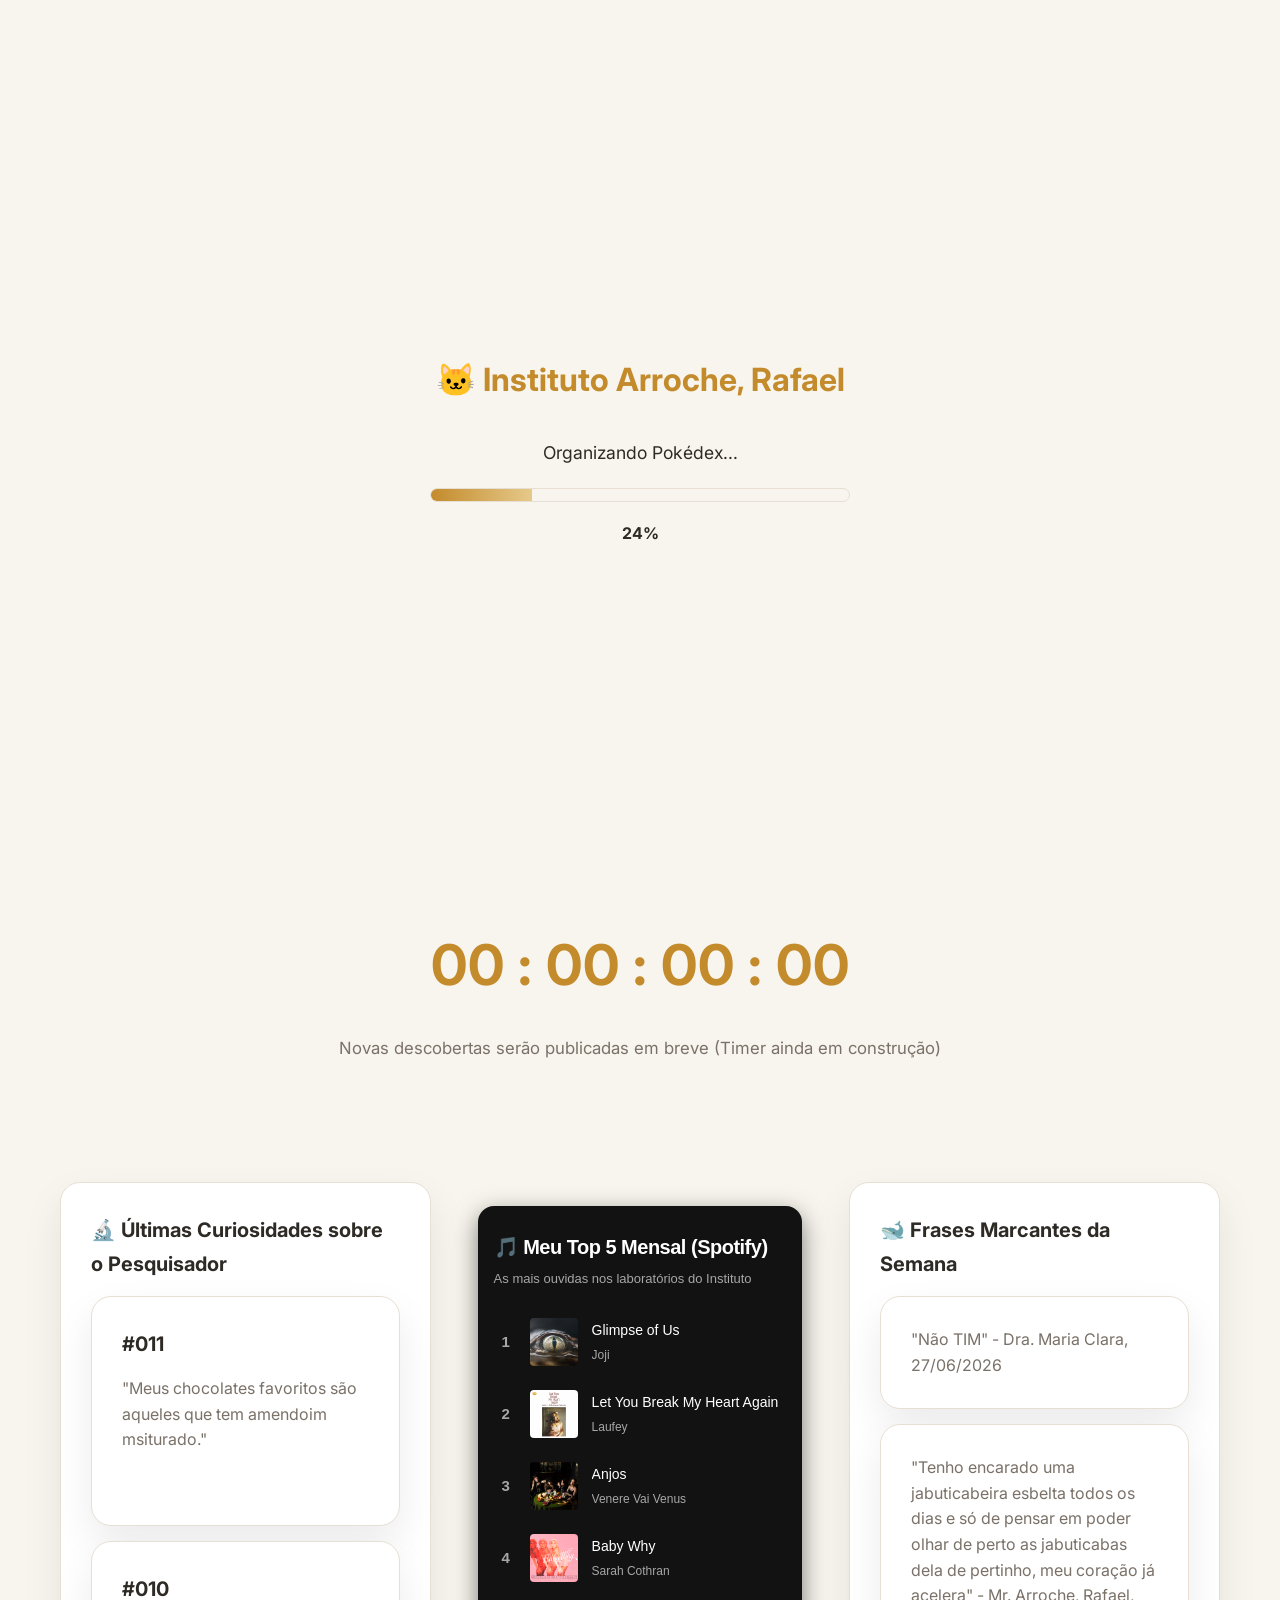
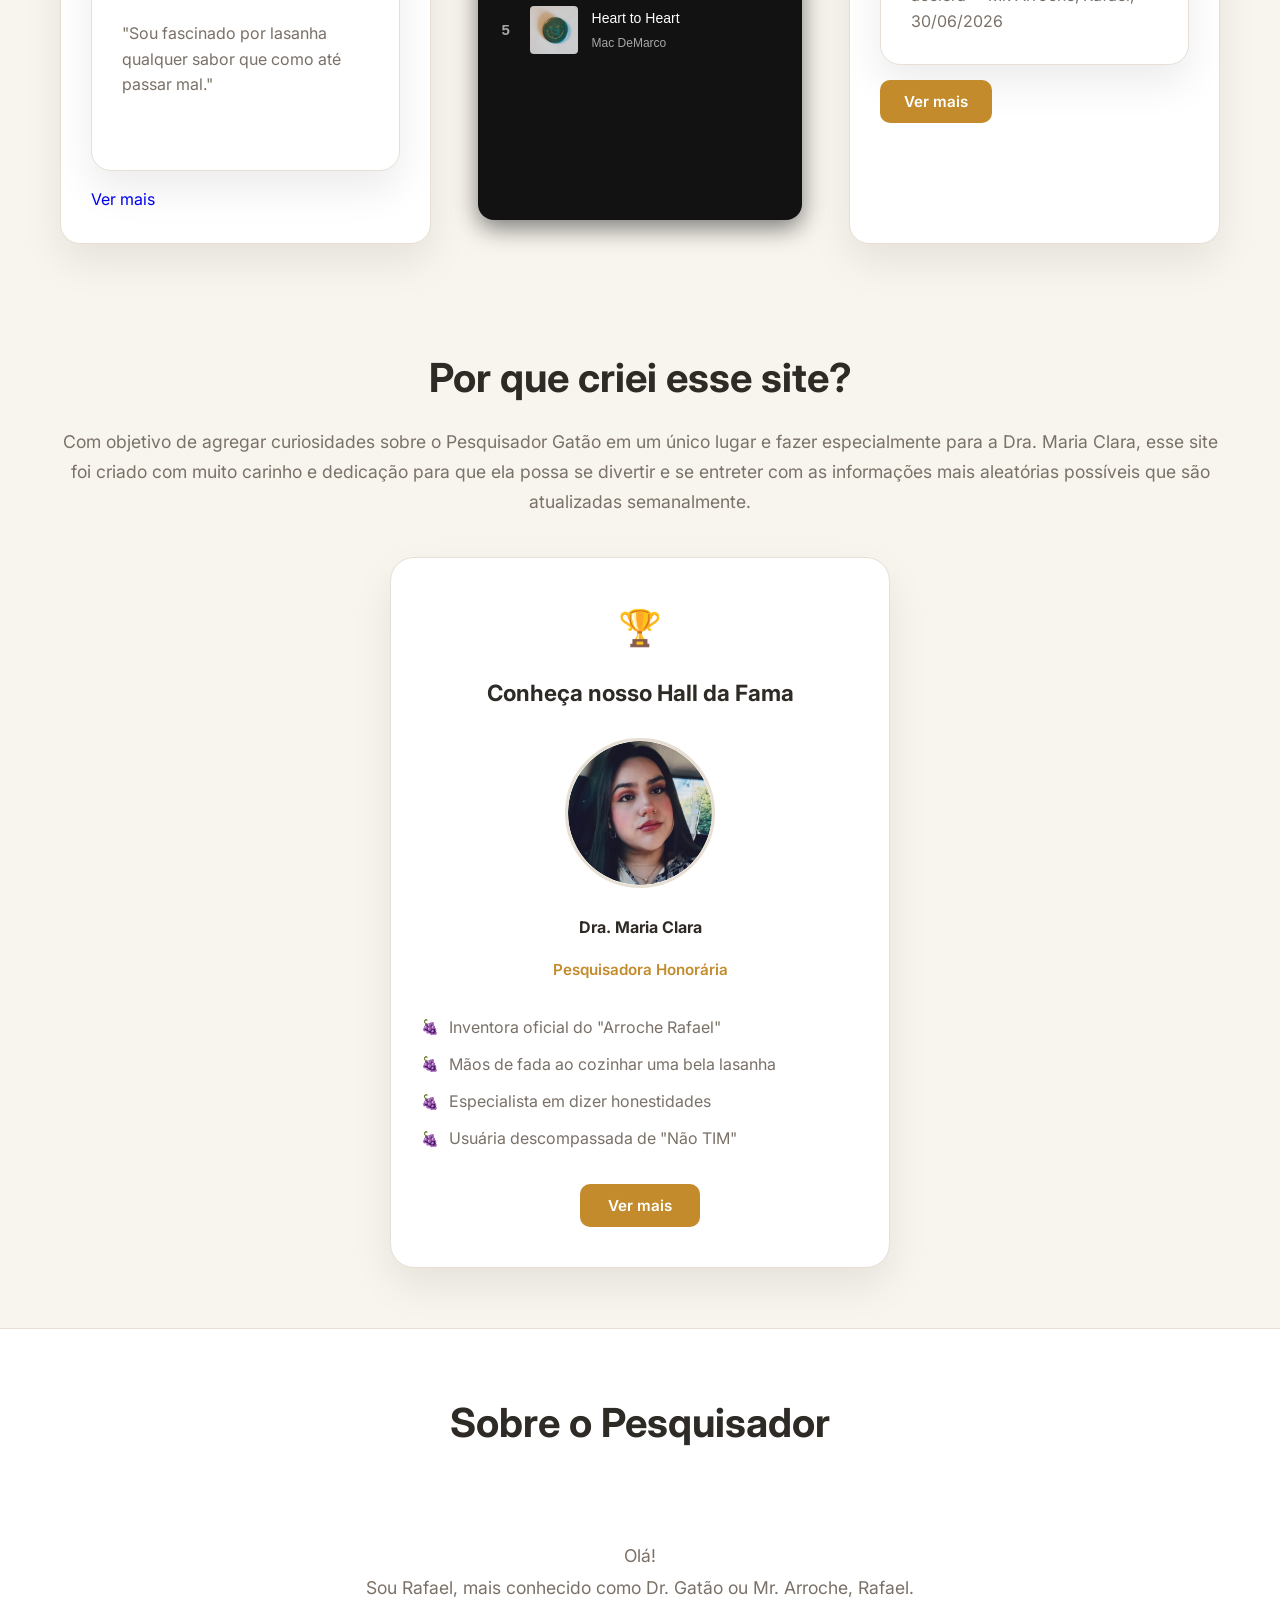
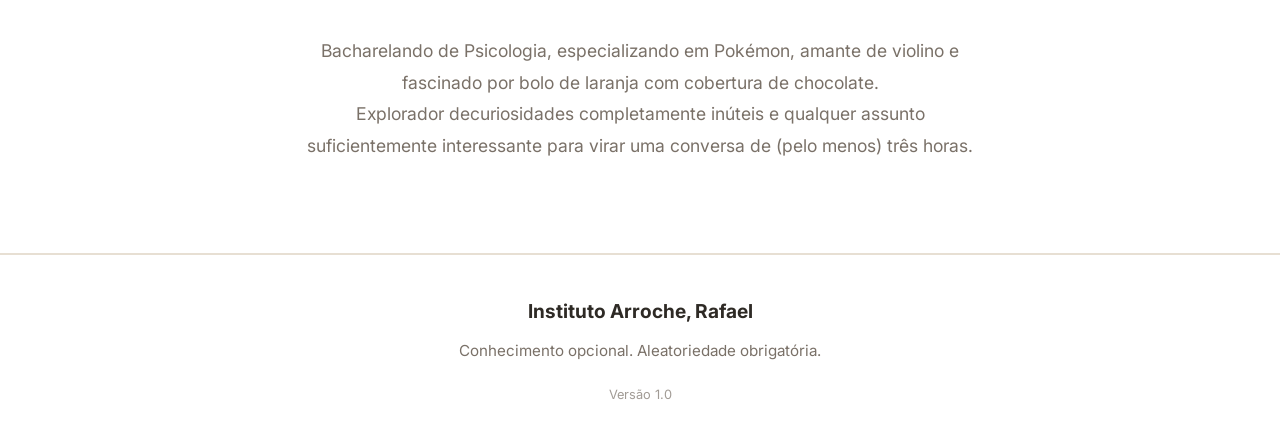
==== index.html @ 4dc75bf1 "página de curiosidades" ====
<!DOCTYPE html>
<html lang="pt-BR">

<head>

    <meta charset="UTF-8">
    <meta name="viewport" content="width=device-width, initial-scale=1.0">

    <title>Instituto Arroche, Rafael</title>

    <link rel="stylesheet" href="style.css">

    <link rel="preconnect" href="https://fonts.googleapis.com">

    <link rel="preconnect" href="https://fonts.gstatic.com" crossorigin>

    <link href="https://fonts.googleapis.com/css2?family=Inter:wght@300;400;500;600;700&family=Cormorant+Garamond:wght@500;700&display=swap" rel="stylesheet">

    <script>
    if (localStorage.getItem("theme") === "dark") {
        document.documentElement.classList.add("dark");
    }
    </script>
</head>

<body>

<div id="loading-screen">

    <div class="loading-box">

        <h1>🐱 Instituto Arroche, Rafael</h1>

        <p id="loading-text">
            Inicializando Sistema...
        </p>

        <div class="progress">

            <div id="progress-bar"></div>

        </div>

        <p id="percentage">0%</p>

    </div>

</div>

    <header>

    <nav class="navbar desktop-nav">

        <a href="#" class="logo">

             🐱 Instituto Arroche, Rafael

        </a>

        <ul class="nav-links">


            <li><a href="páginas/curiosidades/curiosidades.html">Curiosidades sobre o Pesquisador</a></li>

            <li><a href="#">Frases Marcantes da Semana</a></li>

            <li><a href="#">Hall da Fama</a></li>

            <li><a href="#">Atualizações</a></li>

        </ul>

        <div class="theme-area">

            <input type="checkbox" class="checkbox" id="chk">

            <label class="label" for="chk">

                <img src="lua.png" class="fa-moon">

                <img src="sol.png" class="fa-sun">

                <div class="ball"></div>

            </label>

        </div>

    </nav>


    <nav class="navbar mobile-nav">

        <button id="menuButton" class="menu-button">

            <span></span>
            <span></span>
            <span></span>

        </button>

        <a href="#" class="logo-mobile">

            🐱 Instituto Arroche, Rafael

        </a>

    </nav>

</header>


<div class="menu-overlay" id="menuOverlay">

    <aside class="side-menu" id="sideMenu">

        <div class="menu-header">

            <button id="closeMenuButton" class="close-menu-button">&times;</button>

            <p>Pesquisadora Honorária detectada.</p>

        </div>

        <div class="menu-item theme-mobile">

            <span>🌙 Tema</span>

            <div>

                <input type="checkbox" class="checkbox" id="chkMobile">

                <label class="label" for="chkMobile">

                    <img src="lua.png" class="fa-moon">

                    <img src="sol.png" class="fa-sun">

                    <div class="ball"></div>

                </label>

            </div>

        </div>

    
        <a href="páginas/curiosidades/curiosidades.html" class="menu-item">

            🔬 Curiosidades sobre o Pesquisador 

        </a>

        <a href="#" class="menu-item">

            🐋 Frases Marcantes da Semana


        </a>

        <a href="#" class="menu-item">

            🏆 Hall da Fama

        </a>


        <a href="#" class="menu-item">

            📰 Atualizações

        </a>

        <div class="menu-footer">

            Versão 1.0

        </div>

    </aside>

</div>

    <section class="hero">

        <span class="status fade-in-element">
            🟢 Instituto em funcionamento
        </span>

        <h1 class="fade-in-element">
            <span class="line-1">Conhecimento opcional.</span>
            <br>
            <span class="line-2">Aleatoriedade obrigatória.</span>
        </h1>

        <p class="fade-in-element description">
            
            Eis o puro suco da aleatoriedade, com curiosidades completamente inúteis e informações que não vão te ajudar em nada, mas que podem te entreter por alguns minutos.
        </p>

        <div class="buttons fade-in-element">
           <br>
           <br>
        </div>

    </section>

    <section class="countdown">

        <h2>

            Próxima atualização

        </h2>

        <div id="timer">

            00 : 00 : 00 : 00

        </div>

        <p>

            Novas descobertas serão publicadas em breve (Timer ainda em construção)

        </p>

    </section>



    <section class="cards">

        <div class="card">

            <h3>

                🔬 Últimas Curiosidades sobre o Pesquisador

            </h3>

            
            <div class="card">
                <h3>#011</h3>
                <p>"Meus chocolates favoritos são aqueles que tem amendoim msiturado."</p>
                <br>
            </div>

            <div class="card">
                <h3>#010</h3>
                <p>"Sou fascinado por lasanha qualquer sabor que como até passar mal."</p>
                <br>
            </div>

    
            <a class="primary" href="páginas/curiosidades/curiosidades.html" style="text-decoration: none; display: inline-block;">
            Ver mais
            </a>

        </div>


            <section class="spotify-section">
             <h2>🎵 Meu Top 5 Mensal (Spotify)</h2>
                <p class="spotify-subtitle">As mais ouvidas nos laboratórios do Instituto</p>

                <div class="spotify-list">
             <div class="spotify-item">
                <div class="spotify-rank">1</div>
                <img src="Top 5/glimpse.jpg" alt="Capa" class="spotify-cover">
                <div class="spotify-info">
                    <span class="spotify-track">Glimpse of Us</span>
                    <span class="spotify-artist">Joji</span>
                 </div>
             </div>

                <div class="spotify-item">
                    <div class="spotify-rank">2</div>
                    <img src="Top 5/let.jpeg" alt="Capa" class="spotify-cover">
                    <div class="spotify-info">
                        <span class="spotify-track">Let You Break My Heart Again</span>
                        <span class="spotify-artist">Laufey</span>
                    </div>
                </div>
        
                <div class="spotify-item">
                    <div class="spotify-rank">3</div>
                    <img src="Top 5/anjos.jpeg" alt="Capa" class="spotify-cover">
                    <div class="spotify-info">
                        <span class="spotify-track">Anjos</span>
                        <span class="spotify-artist">Venere Vai Venus</span>
                    </div>
                </div>

                <div class="spotify-item">
                    <div class="spotify-rank">4</div>
                    <img src="Top 5/baby.jpeg" alt="Capa" class="spotify-cover">
                    <div class="spotify-info">
                        <span class="spotify-track">Baby Why </span>
                        <span class="spotify-artist">Sarah Cothran</span>
                    </div>
                </div>

                <div class="spotify-item">
                    <div class="spotify-rank">5</div>
                    <img src="Top 5/heart.jpg" alt="Capa" class="spotify-cover">
                    <div class="spotify-info">
                        <span class="spotify-track">Heart to Heart</span>
                        <span class="spotify-artist">Mac DeMarco</span>
                    </div>
                </div>

                 </div>
             </section>



       <div class="card">
            <h3>🐋 Frases Marcantes da Semana</h3>
            
            <div class="card">
                <p>"Não TIM" - Dra. Maria Clara, 27/06/2026</p>
            </div>    

            <div class="card">
                <p>"Tenho encarado uma jabuticabeira esbelta todos os dias e só de pensar em poder olhar de perto as jabuticabas dela de pertinho, meu coração já acelera" - Mr. Arroche, Rafael, 30/06/2026</p>
            </div>  

            <button class="primary">Ver mais</button>
        </div>

    </section>



    <section class="hall">

        <h2>

            Por que criei esse site?

        </h2>

        <p>

            Com objetivo de agregar curiosidades sobre o Pesquisador Gatão em um único lugar e fazer especialmente para a Dra. Maria Clara, esse site foi criado com muito carinho e dedicação para que ela possa se divertir e se entreter com as informações mais aleatórias possíveis que são atualizadas semanalmente.

        </p>

        <div class="hall-card">

            <span>

                🏆

            </span>

            <h3>

                Conheça nosso Hall da Fama

            </h3>
            <img src="macut.jpeg" alt="Foto da maria Clara" class="hall-image">
            <h4>

                Dra. Maria Clara
            </h4>
            <p>
                Pesquisadora Honorária

            </p>

            <ul>

                <li>Inventora oficial do "Arroche Rafael"</li>

                <li>Mãos de fada ao cozinhar uma bela lasanha</li>

                <li>Especialista em dizer honestidades</li>

                <li>Usuária descompassada de "Não TIM"</li>

            </ul>
            <button class="primary">

                Ver mais
            </button>

        </div>

    </section>



    <section class="about">

        <div>

            <h2>

                Sobre o Pesquisador

            </h2>

            <p>

                Olá!
                Sou Rafael, mais conhecido como Dr. Gatão ou Mr. Arroche, Rafael.

                Bacharelando de Psicologia, especializando em Pokémon, amante de violino e fascinado por bolo de laranja com cobertura de chocolate.
                Explorador decuriosidades completamente inúteis e qualquer assunto suficientemente interessante para virar uma conversa de (pelo menos) três horas.

            </p>

        </div>

    </section>






    <footer>

        <h3>

            Instituto Arroche, Rafael

        </h3>

        <p>

            Conhecimento opcional.
            Aleatoriedade obrigatória.

        </p>

        <small>

            Versão 1.0

        </small>

    </footer>



    <script src="script.js"></script>

</body>

</html>
---- style.css ----
* {
    margin: 0;
    padding: 0;
    box-sizing: border-box;

    transition:
        background-color .45s ease,
        color .45s ease,
        border-color .45s ease,
        box-shadow .45s ease,
        transform .25s ease;
}

/* ================================
   VARIÁVEIS
================================ */
:root {
    --background: #F8F5EE;
    --surface: #FFFFFF;
    --primary: #C38B2C;
    --primary-light: #E6C98A;
    --secondary: #6F5330;
    --text: #2E2A25;
    --text-light: #7A7168;
    --border: #E7DFD3;
    --shadow: 0 18px 40px rgba(0, 0, 0, .08);
}

.dark {
    --background: #111111;
    --surface: #1D1D1D;
    --primary: #8F1D2C;
    --primary-light: #C6475E;
    --secondary: #E7D9D9;
    --text: #F4F4F4;
    --text-light: #C7C7C7;
    --border: #343434;
    --shadow: 0 18px 40px rgba(0, 0, 0, .45);
}

.dark .label {
    background-color: #c4c4c4;
}

/* Inverte a cor da bolinha para preto */
.dark .label .ball {
    background-color: #111111;
}

/*==========================
LOADING
==========================*/
#loading-screen {
    position: fixed;
    inset: 0;
    background: var(--background);
    display: flex;
    justify-content: center;
    align-items: center;
    z-index: 999999; /* Fica acima de absolutamente tudo na inicialização */
    transition: opacity 0.6s ease; 
}


.loading-box {
    width: 420px;
    text-align: center;
}

.loading-box h1 {
    font-size: 2rem;
    margin-bottom: 30px;
    color: var(--primary);
}

#loading-text {
    margin-bottom: 20px;
    font-size: 1.1rem;
}

.progress {
    width: 100%;
    height: 14px;
    background: var(--border);
    border-radius: 30px;
    overflow: hidden;
    box-shadow: var(--shadow);
}

#progress-bar {
    width: 0%;
    height: 100%;
    background: linear-gradient(
        90deg,
        var(--primary),
        var(--primary-light)
    );
    transition: .15s;
}

#percentage {
    margin-top: 18px;
    font-weight: 700;
}

/* ===================================================
   AJUSTE DE RESPONSIVIDADE PARA A TELA DE LOADING (CORRIGIDO)
=================================================== */

/* Aplicamos um padding de segurança nas laterais de toda a tela de loading */
#loading-screen {
    padding: 0 24px;
}

/* Aumentamos o limite para 480px para cobrir QUALQUER celular moderno */
@media (max-width: 480px) {
    .loading-box {
        /* Ocupa quase toda a largura disponível, deixando as margens do padding */
        width: 100% !important; 
        max-width: 380px;
        margin: 0 auto;
    }
}
/* ===================================================
   ZERA TOTALMENTE FUNDOS E BORDAS RESIDUAIS DO LOADING
=================================================== */
#loading-screen, 
.loading-box,
#loading-screen > div {
    border: none !important;
    outline: none !important;
    box-shadow: none !important;
}

/* Mantém o fundo do loading-screen usando a sua variável padrão do site */
#loading-screen {
    background: var(--background) !important; 
}
/* ===================================================
   DEIXA O TRILHO DA BARRA DE LOADING TRANSPARENTE
=================================================== */
.progress {
    background: transparent !important;
    box-shadow: none !important;
    /* Adiciona uma borda bem fina e sutil se quiser ver onde a barra vai terminar, 
       ou mude para 'border: none !important;' se quiser o visual 100% limpo */
    border: 1px solid var(--border) !important; 
}
/* ================================
   BODY
================================ */
body {
    font-family: 'Inter', sans-serif;
    background: var(--background);
    color: var(--text);
    line-height: 1.7;
}

.checkbox {
    opacity: 0;
    position: absolute;
}

.label {
    background-color: #111;
    border-radius: 50px;
    cursor: pointer;
    display: flex;
    justify-content: space-between;
    align-items: center;
    padding: 0 8px;
    position: relative;
    height: 38px;   
    width: 75px;   
}

.label img {
    width: 18px;
    height: 18px;
    object-fit: contain;
    z-index: 1;
}

.label .ball {
    background-color: #fff;
    border-radius: 50%;
    position: absolute;
    top: 4px;
    left: 4px;
    height: 30px;
    width: 30px;
    transform: translateX(0px);
    transition: transform 0.4s linear;
    z-index: 2;
}

.checkbox:checked + .label .ball {
    transform: translateX(37px);
}

.fa-moon {
    filter: invert(82%) sepia(54%) saturate(983%) hue-rotate(354deg) brightness(102%) contrast(92%);
}

.fa-sun {
    filter: invert(67%) sepia(91%) saturate(1354%) hue-rotate(5deg) brightness(102%) contrast(92%);
}

/*==========================
HEADER + NAVBAR
==========================*/

header {
    position: -webkit-sticky;
    position: sticky;
    top: 0; 
    
    width: 100%;
    display: flex;
    justify-content: center;
    padding: 15px 0; /* Um espaçamento fixo e elegante */
    z-index: 1000;
    
    /* Remove o blur do container pai para eliminar o bug visual */
    background: transparent;
    transition: padding 0.3s ease;
}

/* Quando o usuário rola a página, apenas diminuímos um pouco o padding para dar efeito de compressão */
header.scrolled {
    padding: 10px 0;
}

/* Mantém o limite de largura do design da sua barra interna */
header .navbar {
    width: 94%;
    max-width: 1350px;
    background: var(--surface); /* Usa a cor de fundo sólida da sua variável */
    border: 1px solid var(--border);
    box-shadow: var(--shadow);
    transition: background-color 0.3s ease, box-shadow 0.3s ease;
}

/* Quando scrollar, a navbar ganha uma sombra um pouco mais destacada para flutuar sobre o Hero */
header.scrolled .navbar {
    box-shadow: 0 12px 60px rgba(0, 0, 0, 0.08);
}

/* Garante que no modo escuro a navbar continue sólida e confortável */
.dark header .navbar {
    background: var(--surface);
    border: 1px solid var(--border);
}

.dark header.scrolled .navbar {
    box-shadow: 0 12px 35px rgba(0, 0, 0, 0.5);
}



.navbar {
    height: 78px;
    padding: 0 30px;
    display: flex;
    align-items: center;
    justify-content: space-between;
    border-radius: 22px;
    background: rgba(255, 255, 255, .75);
    backdrop-filter: blur(18px);
    border: 1px solid var(--border);
    box-shadow: var(--shadow);
    width: 100%;
}

.dark .navbar {
    background: rgba(20, 20, 20, .75);
}

.logo,
.logo-mobile {
    text-decoration: none;
    color: var(--text);
    font-size: 1.2rem;
    font-weight: 700;
    transition: .3s;
}

.logo:hover {
    color: var(--primary);
}

.nav-links {
    display: flex;
    gap: 38px;
    list-style: none;
}

.nav-links a {
    text-decoration: none;
    color: var(--text-light);
    font-weight: 500;
    position: relative;
}

.nav-links a::after {
    content: "";
    position: absolute;
    bottom: -8px;
    left: 0;
    width: 0;
    height: 2px;
    background: var(--primary);
    transition: .3s;
}

.nav-links a:hover {
    color: var(--text);
}

.nav-links a:hover::after {
    width: 100%;
}

.theme-area {
    display: flex;
    align-items: center;
}

.desktop-nav {
    display: flex;
}

.mobile-nav {
    display: none;
}

@media(max-width: 900px) {
    .desktop-nav {
        display: none;
    }
    .mobile-nav {
        display: flex;
    }
}

.menu-button {
    width: 46px;
    height: 46px;
    border: none;
    background: none;
    cursor: pointer;
    display: flex;
    flex-direction: column;
    justify-content: center;
    gap: 6px;
}

.menu-button span {
    width: 26px;
    height: 3px;
    background: var(--text);
    border-radius: 50px;
    transition: .35s;
}

/*===================================================
   MENU MOBILE (OVERLAY E COMPONENTES INTRA-MENU)
===================================================*/

/* Força a sobreposição a ficar à frente de qualquer elemento fixo ou scrolled */
.menu-overlay {
    position: fixed !important;
    inset: 0;
    background: rgba(0, 0, 0, 0.4);
    backdrop-filter: blur(6px);
    opacity: 0;
    visibility: hidden;
    transition: .35s;
    z-index: 99999 !important; /* Ganha do z-index de 1000 do header e afins */
}

.menu-overlay.open {
    opacity: 1;
    visibility: visible;
}

.side-menu {
    width: 65%;
    max-width: 340px;
    height: 100%;
    background: var(--surface);
    box-shadow: var(--shadow);
    padding: 35px;
    transform: translateX(-100%);
    transition: .45s cubic-bezier(.23, .9, .32, 1);
    z-index: 100000 !important;
}

.menu-overlay.open .side-menu {
    transform: translateX(0);
}

/* Ajuste do cabeçalho interno do menu lateral */
.menu-header {
    margin-bottom: 40px;
    display: flex;
    flex-direction: column;
    align-items: flex-start;
    gap: 8px;
}

.menu-header p {
    color: var(--text-light);
    font-size: .9rem;
}

/* Estilização do botão X de fechar */
.close-menu-button {
    background: none;
    border: none;
    font-size: 2.5rem;
    color: var(--primary);
    cursor: pointer;
    padding: 0;
    line-height: 1;
    transition: transform 0.2s ease;
}

.close-menu-button:hover {
    transform: scale(1.1);
}

.menu-item {
    display: flex;
    justify-content: space-between;
    align-items: center;
    text-decoration: none;
    color: var(--text);
    font-size: 1.05rem;
    padding: 16px 0;
    border-bottom: 1px solid var(--border);
}

.menu-item:hover {
    color: var(--primary);
    padding-left: 8px;
}

.menu-footer {
    margin-top: 40px;
    color: var(--text-light);
    font-size: .9rem;
}


/* ===================================================
   ELEMENTOS NOVOS DO HERO (ADICIONADOS EXCLUSIVAMENTE)
=================================================== */

.hero {
    min-height: 75vh;
    display: flex;
    flex-direction: column;
    justify-content: center;
    align-items: center;
    text-align: center;
    padding: 60px 20px;
    background: radial-gradient(circle at 50% 35%, rgba(195, 139, 44, 0.05), transparent 60%);
}

.dark .hero {
    background: radial-gradient(circle at 50% 35%, rgba(143, 29, 44, 0.07), transparent 60%);
}

/* Tag de status acima do título */
.hero .status {
    background: var(--surface);
    border: 1px solid var(--border);
    padding: 8px 18px;
    border-radius: 50px;
    font-size: 0.85rem;
    font-weight: 600;
    letter-spacing: 0.5px;
    box-shadow: 0 4px 15px rgba(0, 0, 0, 0.02);
    margin-bottom: 28px;
}

/* Título */
.hero h1 {
    font-family: 'Inter', sans-serif;
    font-size: 3.8rem;
    line-height: 1.15;
    font-weight: 700;
    color: var(--text);
    margin-bottom: 24px;
}

.hero h1 .line-2 {
    color: var(--primary);
}

/* Descrição */
.hero .description {
    max-width: 620px;
    font-size: 1.18rem;
    color: var(--text-light);
    margin-bottom: 42px;
}

/* Animações em Cascata de Entrada */
.fade-in-element {
    opacity: 0;
    transform: translateY(25px);
    animation: heroReveal 1.2s cubic-bezier(0.16, 1, 0.3, 1) forwards;
}

.hero .status.fade-in-element { animation-delay: 0.7s; }
.hero h1.fade-in-element { animation-delay: 1.0s; }
.hero .description.fade-in-element { animation-delay: 1.3s; }

@keyframes heroReveal {
    to {
        opacity: 1;
        transform: translateY(0);
    }
}

/* Responsividade específica do Hero */
@media (max-width: 768px) {
    .hero h1 {
        font-size: 2.6rem;
    }
}

/* ===================================================
   ESTILIZAÇÃO DOS OUTROS ELEMENTOS DA PÁGINA PRINCIPAL
=================================================== */

/* SEÇÃO DE CARDS (CURIOSIDADES) */
.cards {
    max-width: 1200px;
    margin: 0 auto;
    padding: 40px 20px;
    display: grid;
    grid-template-columns: repeat(auto-fit, minmax(280px, 1fr));
    gap: 24px;
}

.card {
    background: var(--surface);
    border: 1px solid var(--border);
    border-radius: 20px;
    padding: 30px;
    box-shadow: var(--shadow);
    display: flex;
    flex-direction: column;
    gap: 15px;
    align-items: flex-start;
}

.card:hover {
    transform: translateY(-4px);
}

.card h3 {
    font-size: 1.25rem;
    font-weight: 700;
    color: var(--text);
}

.card p {
    color: var(--text-light);
    font-size: 1rem;
    line-height: 1.6;
}

/* Botão específico dos cards */
.card button.primary {
    background: var(--primary);
    color: #FFFFFF;
    font-family: 'Inter', sans-serif;
    font-size: 0.95rem;
    font-weight: 600;
    padding: 12px 24px;
    border-radius: 10px;
    border: none;
    cursor: pointer;
}

.card button.primary:hover {
    background: var(--primary-light);
    transform: translateY(-2px);
}

/* SEÇÃO HALL DA FAMA */
.hall {
    max-width: 1200px;
    margin: 60px auto;
    padding: 0 20px;
    text-align: center;
}

.hall h2 {
    font-family: 'Inter', sans-serif;
    font-size: 2.5rem;
    color: var(--text);
    margin-bottom: 15px;
}

.hall > p {
    color: var(--text-light);
    font-size: 1.1rem;
    margin-bottom: 40px;
}


.hall-image {
    width: 150px;          /* Define uma largura fixa moderna para a foto */
    height: 150px;         /* Define a mesma altura para garantir que fique quadrada */
    object-fit: cover;     /* Corta a imagem perfeitamente sem distorcer ou esticar o rosto */
    border-radius: 50%;    /* Deixa a foto 100% redonda e minimalista */
    border: 3px solid var(--border); /* Adiciona uma borda sutil combinando com o site */
    margin: 10px auto;     /* Garante que ela fique centralizada com um respiro em volta */
}

.hall-card {
    background: var(--surface);
    border: 1px solid var(--border);
    max-width: 500px;
    margin: 0 auto;
    padding: 40px 30px;
    border-radius: 24px;
    box-shadow: var(--shadow);
    display: flex;
    flex-direction: column;
    align-items: center;
    gap: 16px;
}

.hall-card span {
    font-size: 2.2rem;
}

.hall-card h3 {
    font-size: 1.4rem;
    color: var(--text);
}

.hall-card p {
    color: var(--primary);
    font-weight: 600;
    font-size: 0.95rem;
}

.hall-card ul {
    list-style: none;
    text-align: left;
    width: 100%;
    display: flex;
    flex-direction: column;
    gap: 10px;
    margin: 15px 0;
}

.hall-card ul li {
    color: var(--text-light);
    font-size: 1rem;
    display: flex;
    align-items: center;
    gap: 10px;
}

.hall-card ul li::before {
    content: "🍇";
    font-size: 0.9rem;
}

.hall-card button.primary {
    background: var(--primary);
    color: #FFFFFF;
    font-family: 'Inter', sans-serif;
    font-size: 0.95rem;
    font-weight: 600;
    padding: 12px 28px;
    border-radius: 10px;
    border: none;
    cursor: pointer;
}

.hall-card button.primary:hover {
    background: var(--primary-light);
    transform: translateY(-2px);
}

/* ===================================================
   ESTRUTURA COMPLETA ESTILO TOP SPOTIFY
=================================================== */
.spotify-section {
    padding: 24px 16px;
    background-color: #121212; /* O preto profundo clássico do Spotify */
    border-radius: 16px;
    margin: 24px auto;
    max-width: 420px; /* Alinhado com o padrão dos seus containers anteriores */
    box-shadow: 0 8px 24px rgba(0, 0, 0, 0.5);
    font-family: -apple-system, BlinkMacSystemFont, "Segoe UI", Roboto, Helvetica, Arial, sans-serif;
}

.spotify-section h2 {
    color: #ffffff !important;
    font-size: 20px;
    font-weight: 700;
    margin-bottom: 4px;
    text-align: left;
    letter-spacing: -0.5px;
}

.spotify-subtitle {
    color: #a7a7a7;
    font-size: 13px;
    margin-bottom: 20px;
    text-align: left;
    display: block;
}

.spotify-list {
    display: flex;
    flex-direction: column;
    gap: 8px;
}

.spotify-item {
    display: flex;
    align-items: center;
    padding: 8px 8px;
    border-radius: 6px;
    transition: background-color 0.2s ease;
}

/* Efeito hover sutil ao passar o dedo ou o mouse */
.spotify-item:hover {
    background-color: rgba(255, 255, 255, 0.08);
}

/* O número do ranking à esquerda */
.spotify-rank {
    font-size: 15px;
    font-weight: 700;
    color: #a7a7a7;
    width: 28px; /* Espaço fixado para o número não empurrar a foto */
    text-align: left;
}

/* A capa do álbum (quadradinha com cantos levemente arredondados) */
.spotify-cover {
    width: 48px;
    height: 48px;
    object-fit: cover;
    border-radius: 4px;
    margin-right: 14px;
    background-color: #282828; /* Fundo reserva caso a foto demore a carregar */
}

/* Bloco dos textos */
.spotify-info {
    display: flex;
    flex-direction: column;
    text-align: left;
    overflow: hidden; /* Evita que textos muito longos quebrem o layout */
}

/* Nome da música/frase */
.spotify-track {
    color: #ffffff;
    font-size: 14px;
    font-weight: 500;
    margin-bottom: 3px;
    white-space: nowrap;
    overflow: hidden;
    text-overflow: ellipsis; /* Coloca os "..." se a frase for gigante */
}

/* Nome do artista/subtexto */
.spotify-artist {
    color: #a7a7a7;
    font-size: 12px;
}

/* SEÇÃO SOBRE O PESQUISADOR */
.about {
    background: var(--surface);
    border-top: 1px solid var(--border);
    border-bottom: 1px solid var(--border);
    padding: 60px 20px;
    text-align: center;
}

.about div {
    max-width: 700px;
    margin: 0 auto;
}

.about h2 {
    font-family: 'Inter', sans-serif;
    font-size: 2.5rem;
    color: var(--text);
    margin-bottom: 20px;
}

.about p {
    color: var(--text-light);
    font-size: 1.1rem;
    line-height: 1.8;
    white-space: pre-line;
}

/* SEÇÃO CRONÔMETRO (COUNTDOWN) */
.countdown {
    text-align: center;
    padding: 80px 20px;
}

.countdown h2 {
    font-family: 'Inter', sans-serif;
    font-size: 1.3rem;
    color: var(--text-light);
    letter-spacing: 1px;
    text-transform: uppercase;
    margin-bottom: 20px;
}

#timer {
    font-family: 'Inter', sans-serif;
    font-size: 3.5rem;
    font-weight: 700;
    color: var(--primary);
    letter-spacing: 1px;
    margin-bottom: 20px;
}

.countdown p {
    color: var(--text-light);
    font-size: 1.05rem;
}

/* RODAPÉ (FOOTER) */
footer {
    background: var(--surface);
    border-top: 1px solid var(--border);
    padding: 40px 20px;
    text-align: center;
    display: flex;
    flex-direction: column;
    gap: 10px;
    align-items: center;
}

footer h3 {
    font-size: 1.2rem;
    color: var(--text);
}

footer p {
    color: var(--text-light);
    font-size: 0.95rem;
}

footer small {
    color: var(--text-light);
    opacity: 0.7;
    font-size: 0.8rem;
    margin-top: 10px;
}
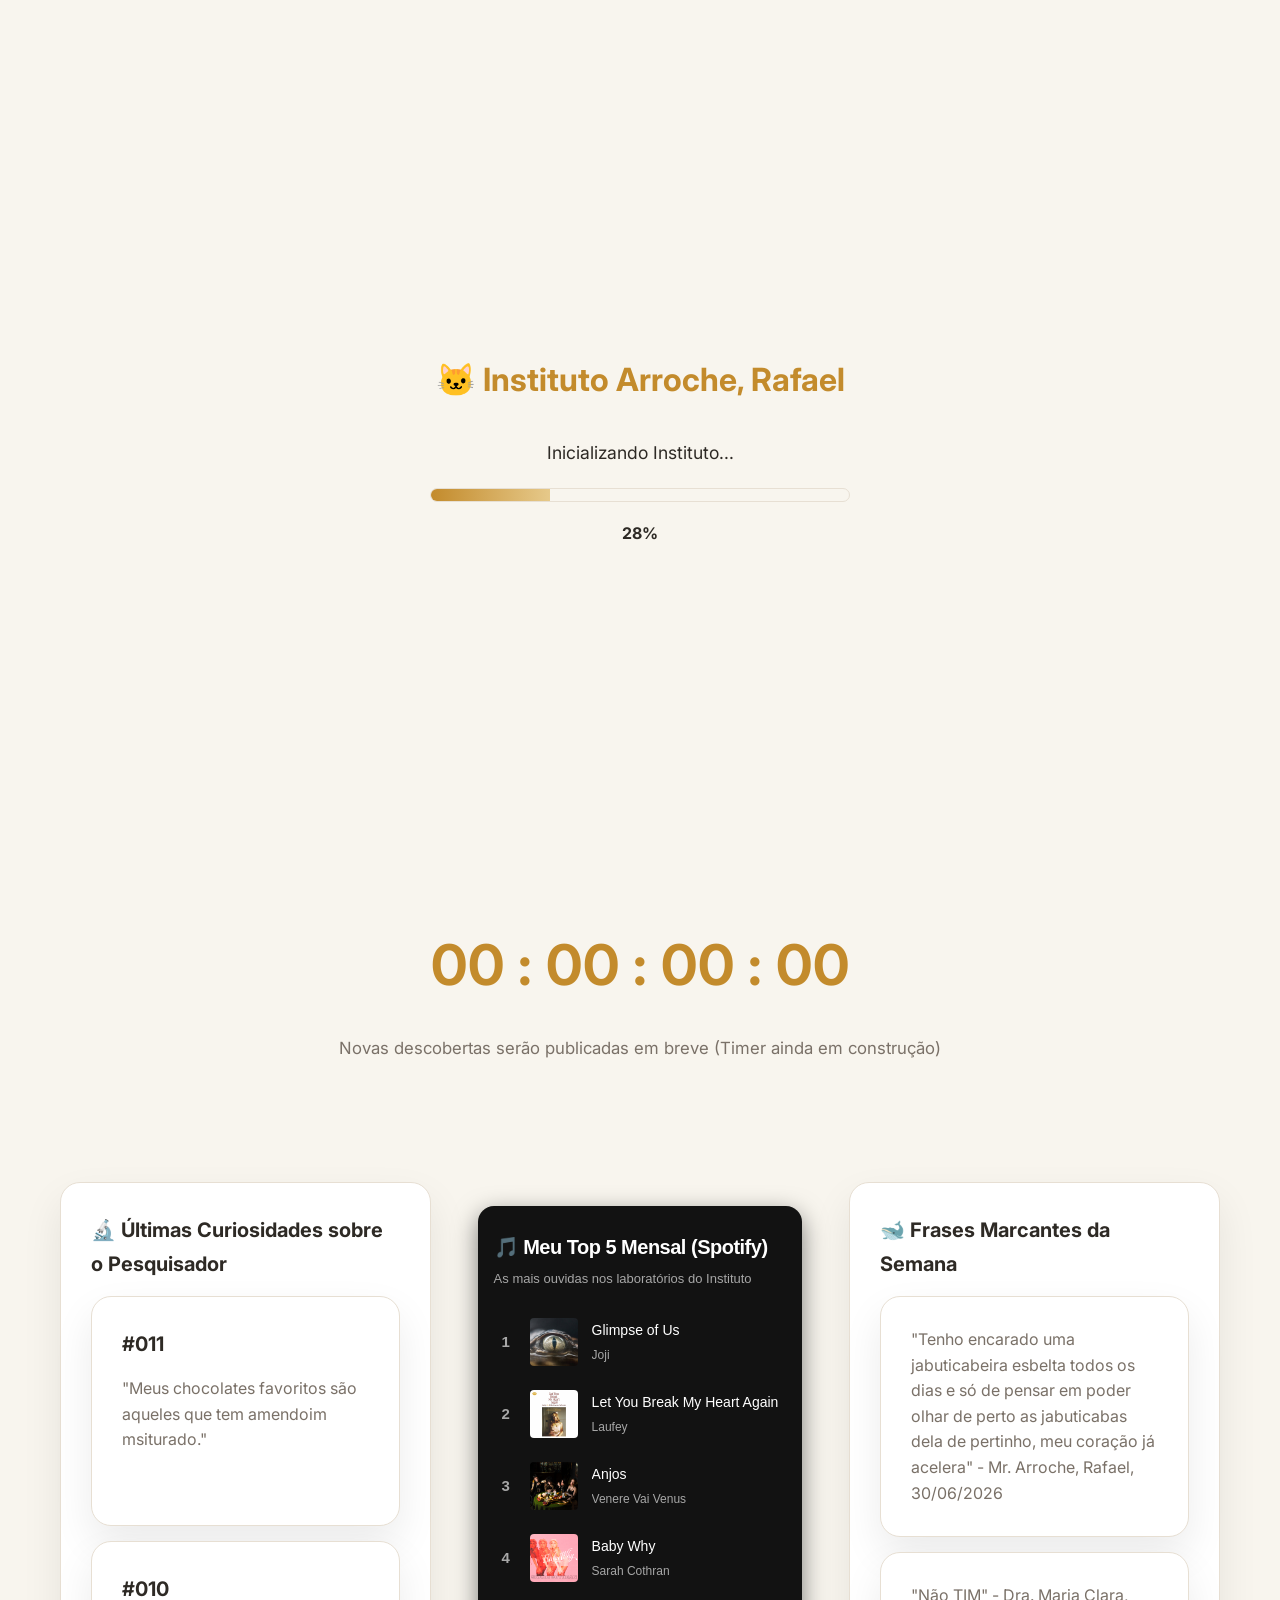
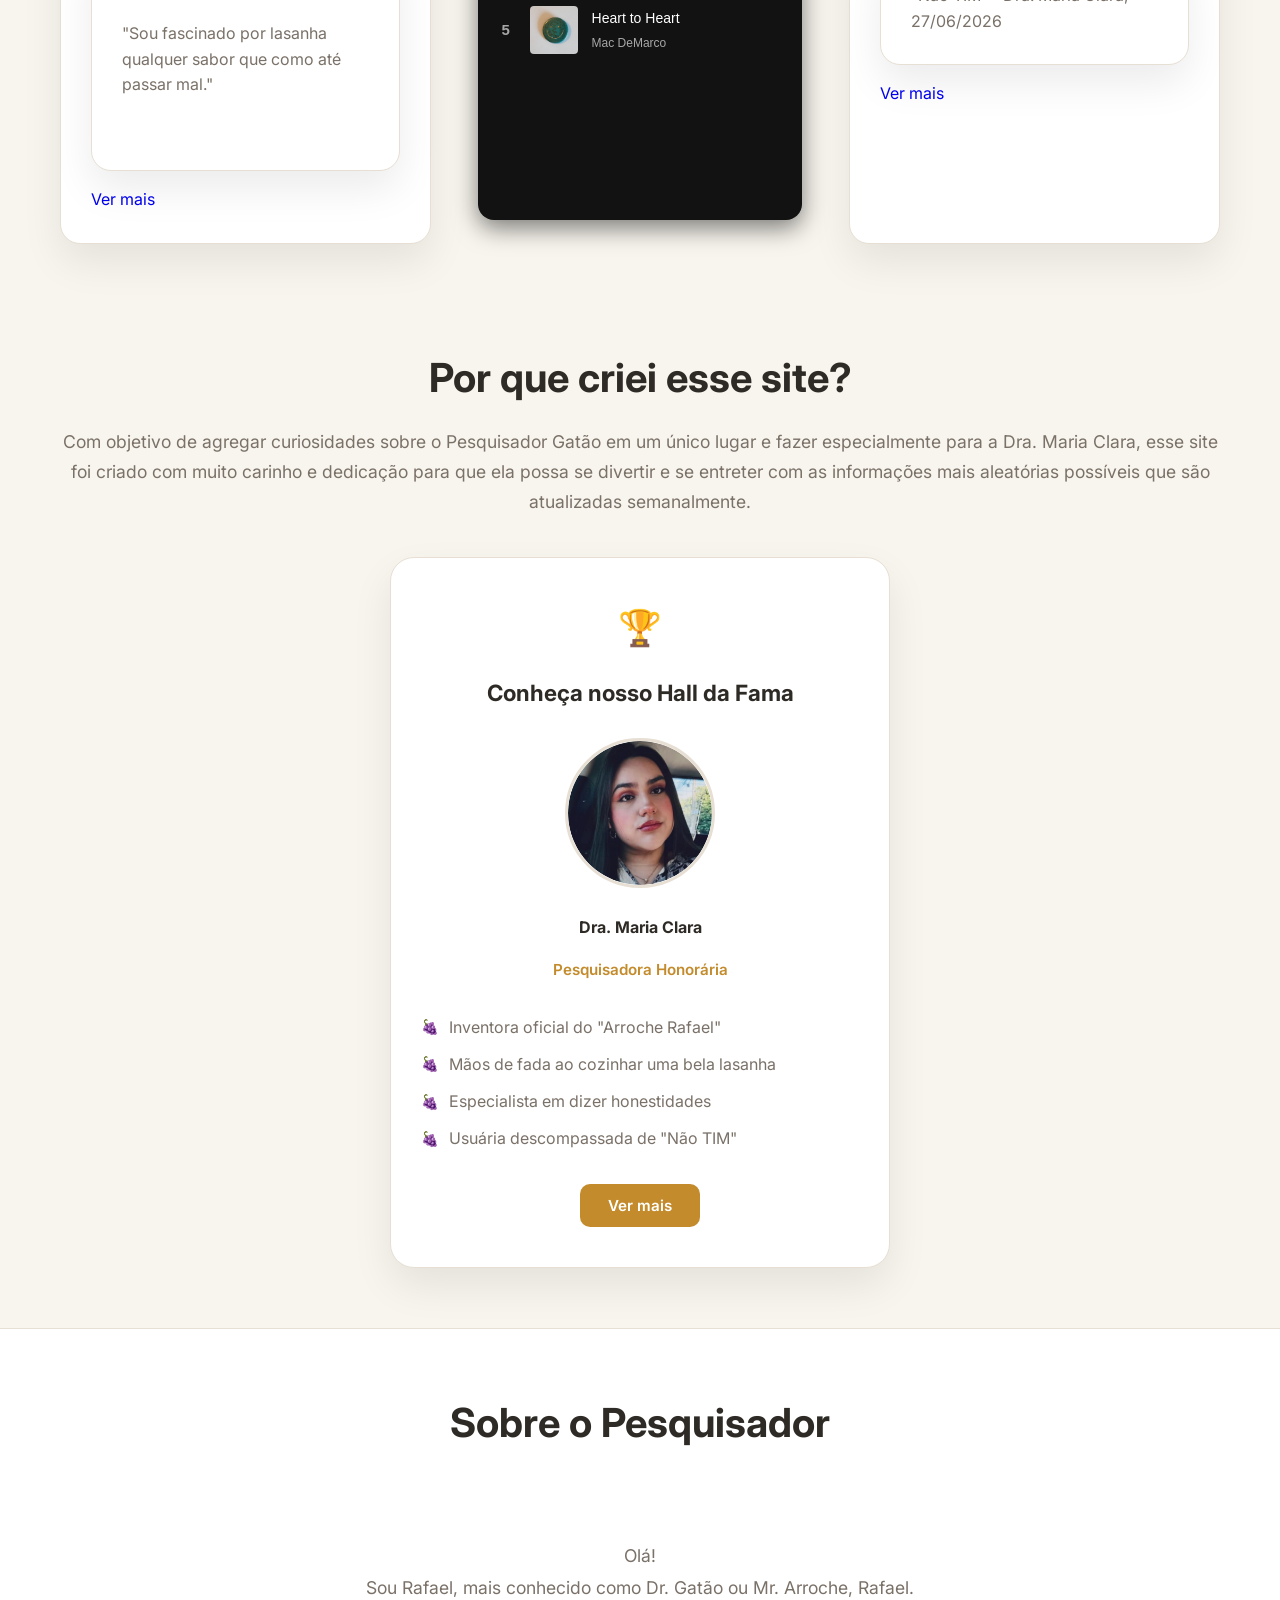
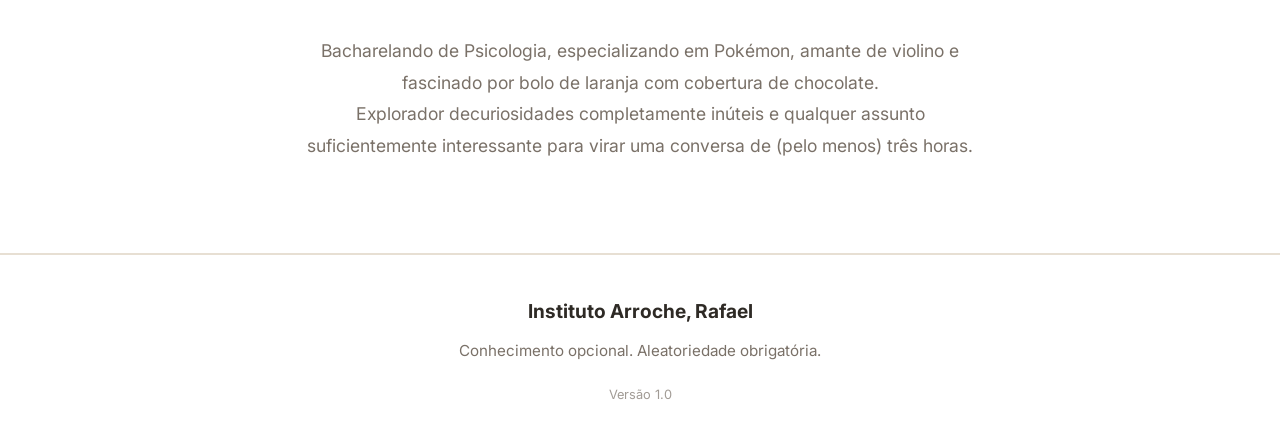
==== commit 24b841cc: "curiosidades" ====
--- a/index.html
+++ b/index.html
@@ -62,7 +62,7 @@
 
             <li><a href="páginas/curiosidades/curiosidades.html">Curiosidades sobre o Pesquisador</a></li>
 
-            <li><a href="#">Frases Marcantes da Semana</a></li>
+            <li><a href="#">Frases Marcantes</a></li>
 
             <li><a href="#">Hall da Fama</a></li>
 
@@ -151,9 +151,9 @@
 
         </a>
 
-        <a href="#" class="menu-item">
-
-            🐋 Frases Marcantes da Semana
+        <a href="páginas/frases/frases.html" class="menu-item">
+
+            🐋 Frases Marcantes
 
 
         </a>
@@ -318,15 +318,17 @@
        <div class="card">
             <h3>🐋 Frases Marcantes da Semana</h3>
             
-            <div class="card">
-                <p>"Não TIM" - Dra. Maria Clara, 27/06/2026</p>
-            </div>    
+              
 
             <div class="card">
                 <p>"Tenho encarado uma jabuticabeira esbelta todos os dias e só de pensar em poder olhar de perto as jabuticabas dela de pertinho, meu coração já acelera" - Mr. Arroche, Rafael, 30/06/2026</p>
             </div>  
-
-            <button class="primary">Ver mais</button>
+            <div class="card">
+                <p>"Não TIM" - Dra. Maria Clara, 27/06/2026</p>
+            </div>  
+            <a class="primary" href="páginas/frases/frases.html" style="text-decoration: none; display: inline-block;">
+            Ver mais
+            </a>
         </div>
 
     </section>
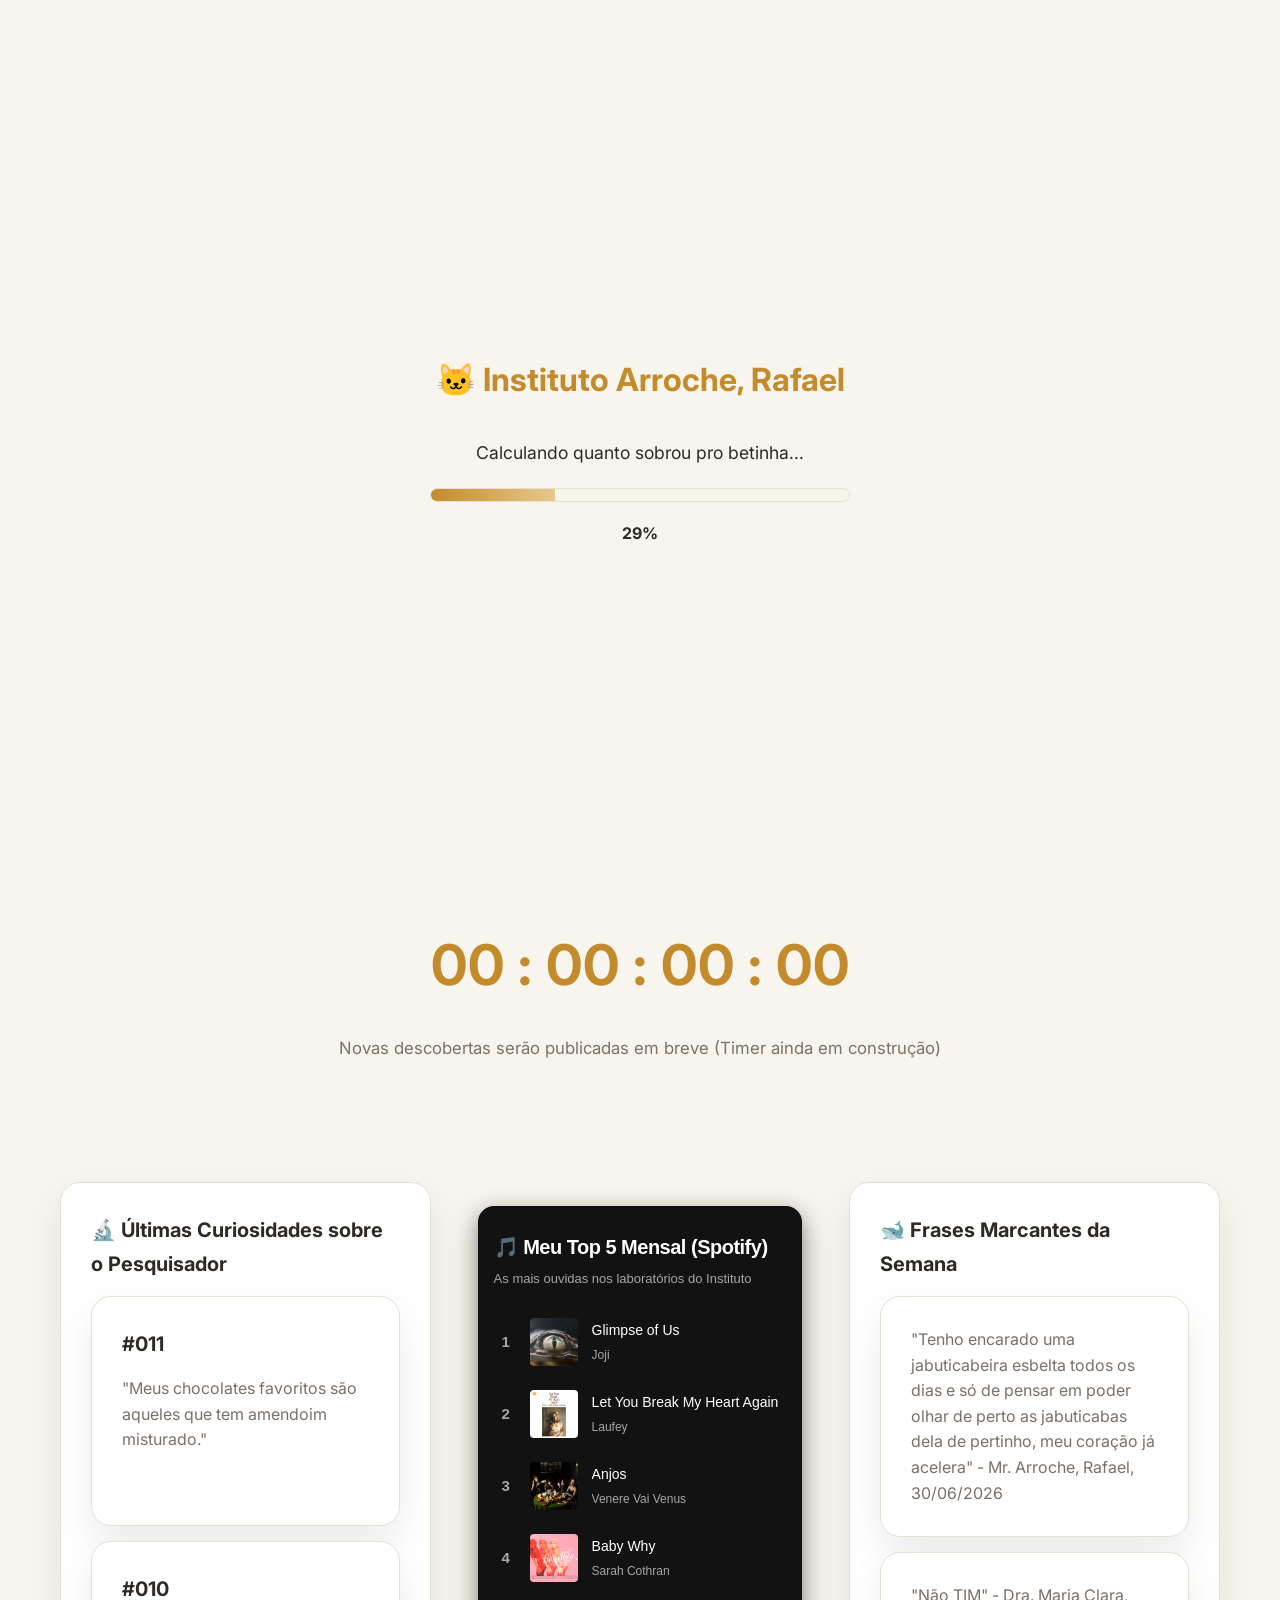
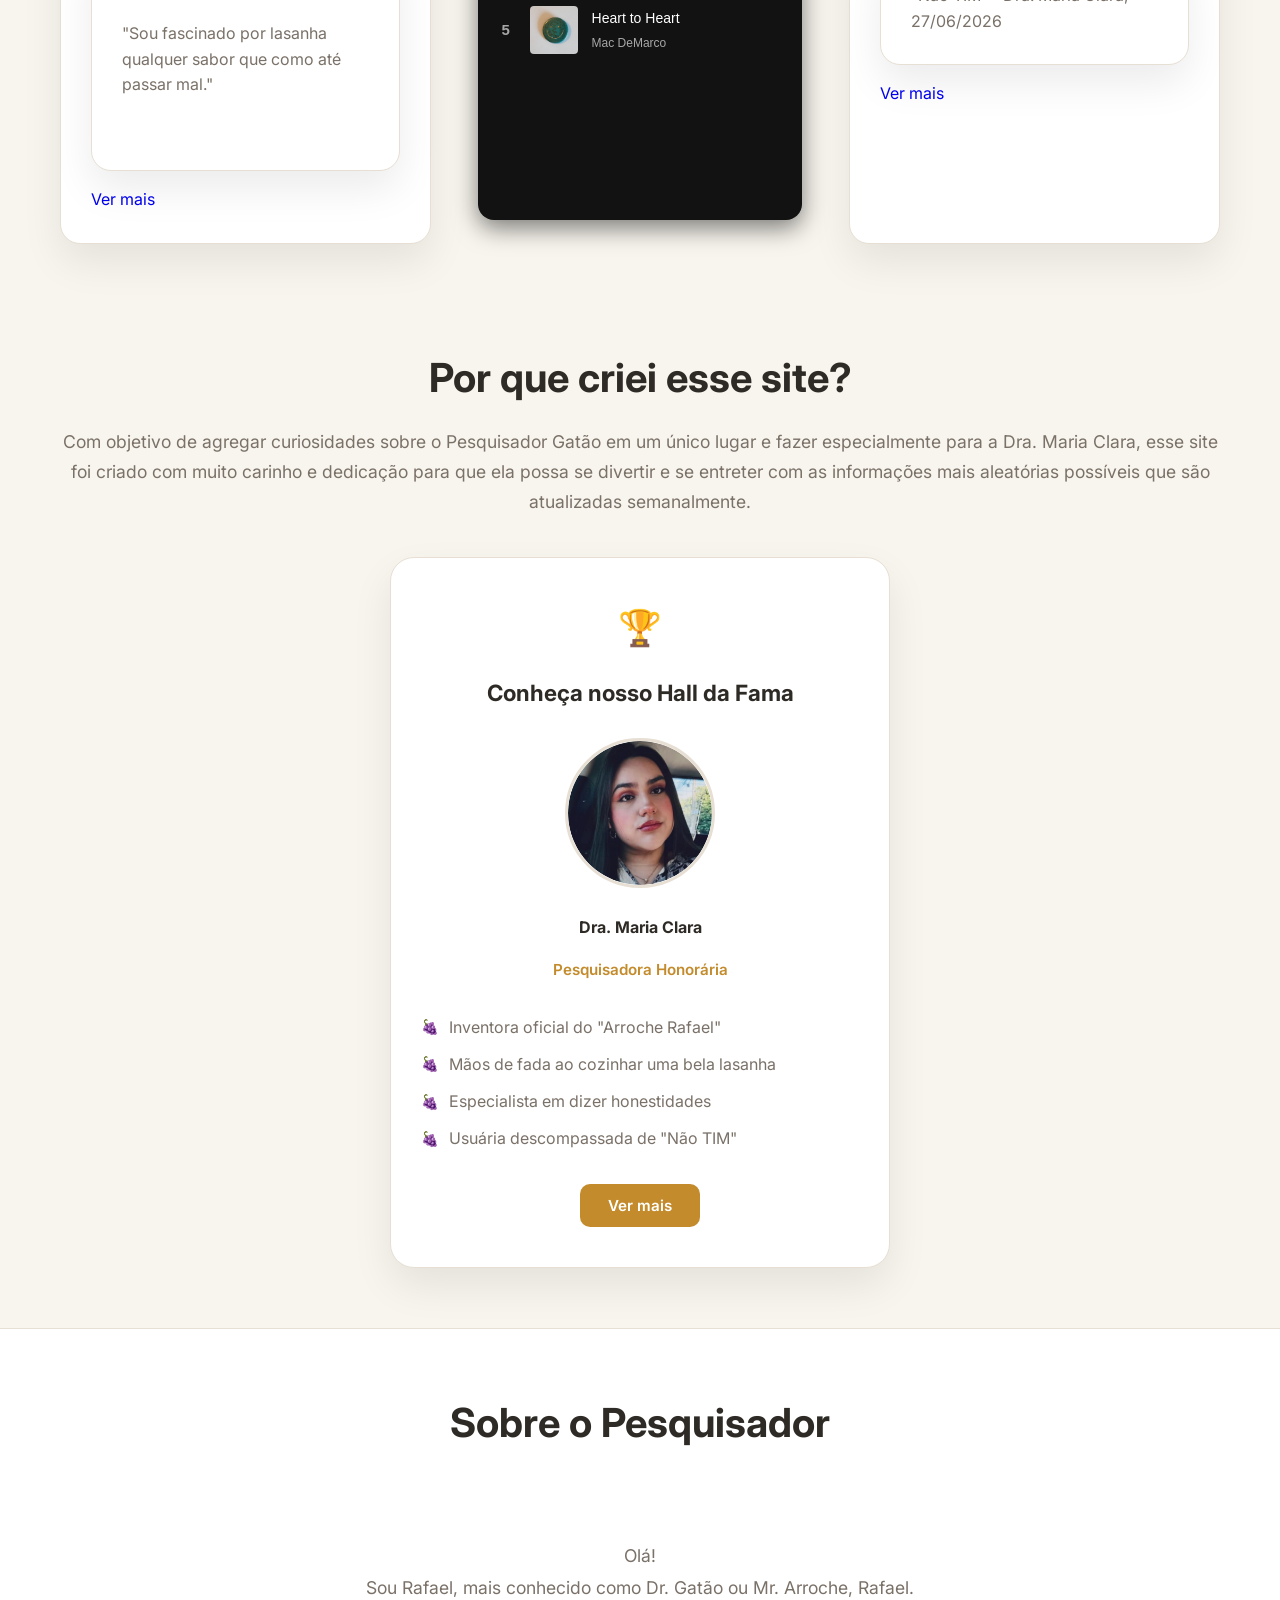
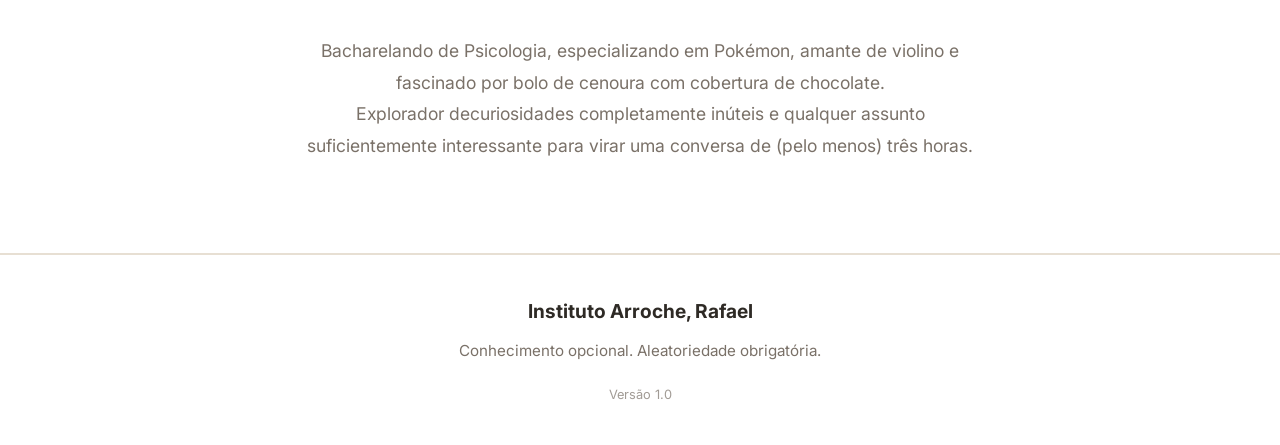
==== commit 74ad9254: "cenoura" ====
--- a/index.html
+++ b/index.html
@@ -242,7 +242,7 @@
             
             <div class="card">
                 <h3>#011</h3>
-                <p>"Meus chocolates favoritos são aqueles que tem amendoim msiturado."</p>
+                <p>"Meus chocolates favoritos são aqueles que tem amendoim misturado."</p>
                 <br>
             </div>
 
@@ -409,7 +409,7 @@
                 Olá!
                 Sou Rafael, mais conhecido como Dr. Gatão ou Mr. Arroche, Rafael.
 
-                Bacharelando de Psicologia, especializando em Pokémon, amante de violino e fascinado por bolo de laranja com cobertura de chocolate.
+                Bacharelando de Psicologia, especializando em Pokémon, amante de violino e fascinado por bolo de cenoura com cobertura de chocolate.
                 Explorador decuriosidades completamente inúteis e qualquer assunto suficientemente interessante para virar uma conversa de (pelo menos) três horas.
 
             </p>
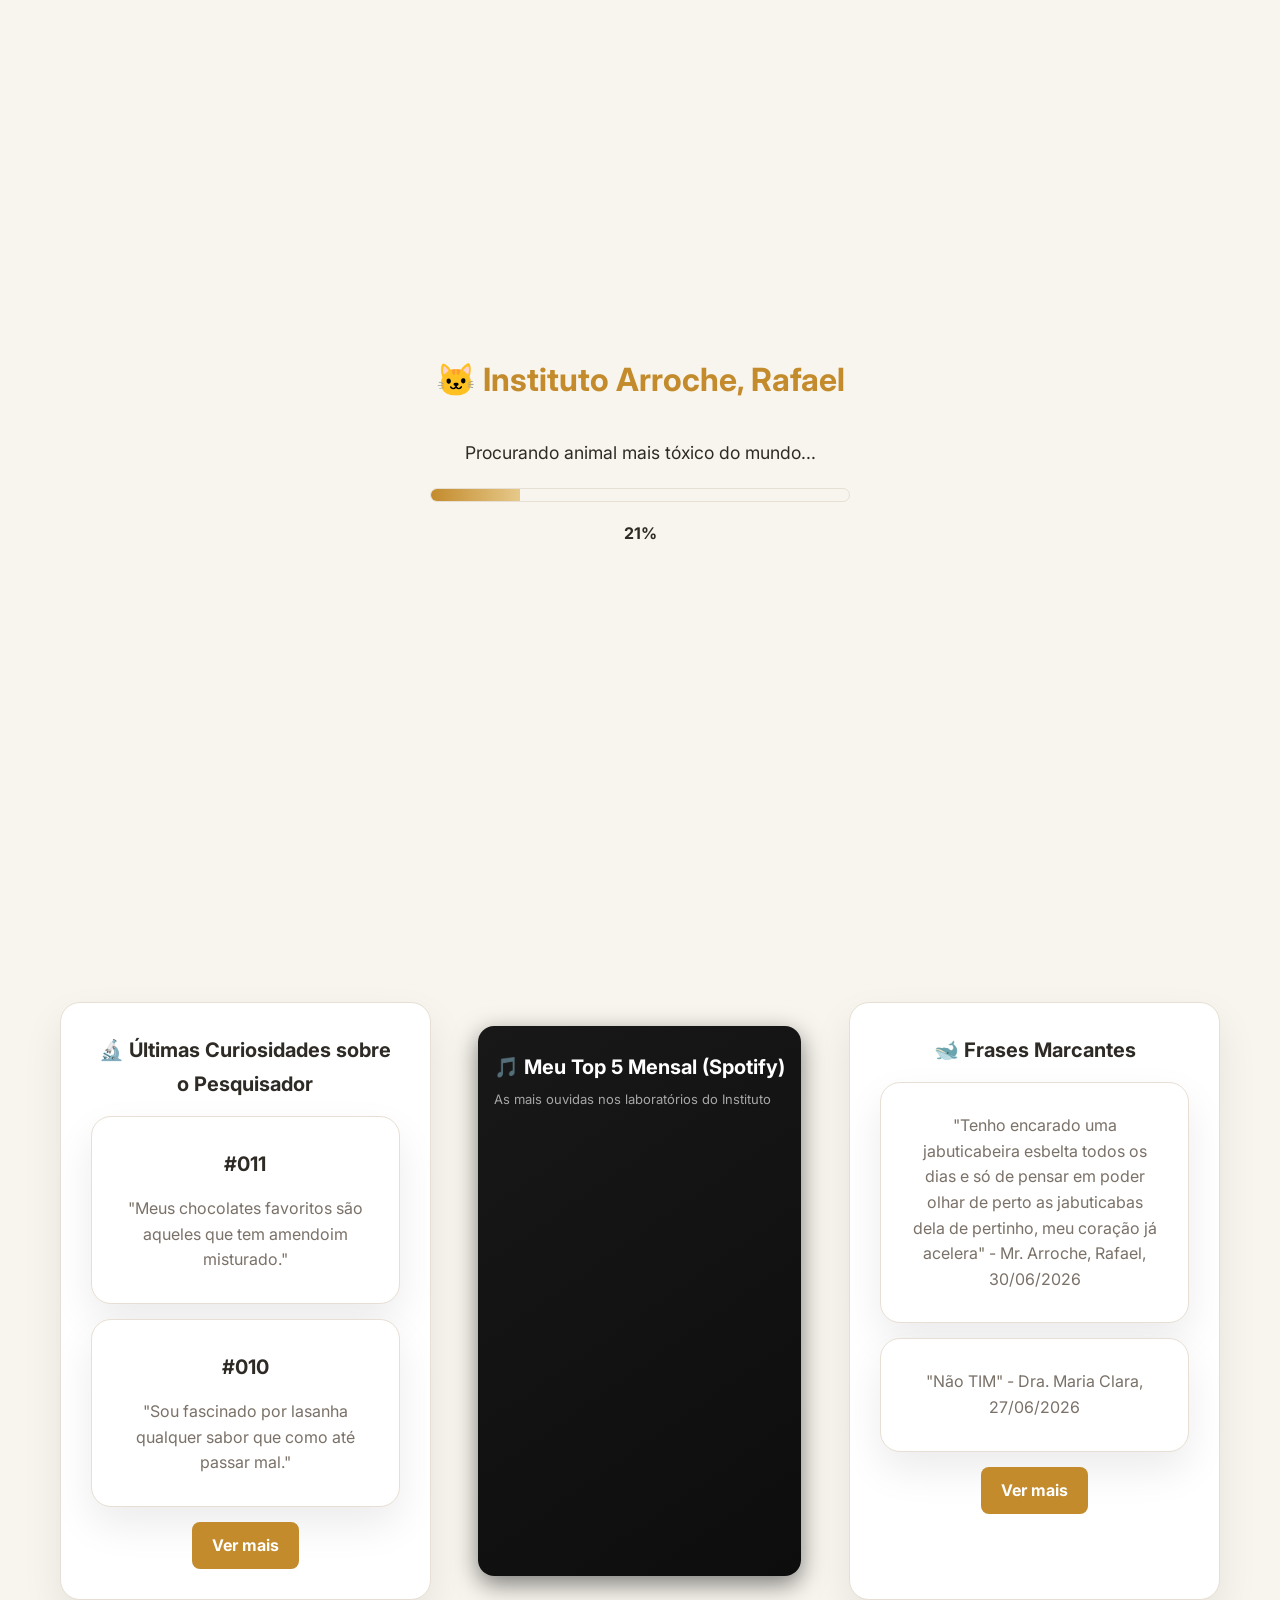
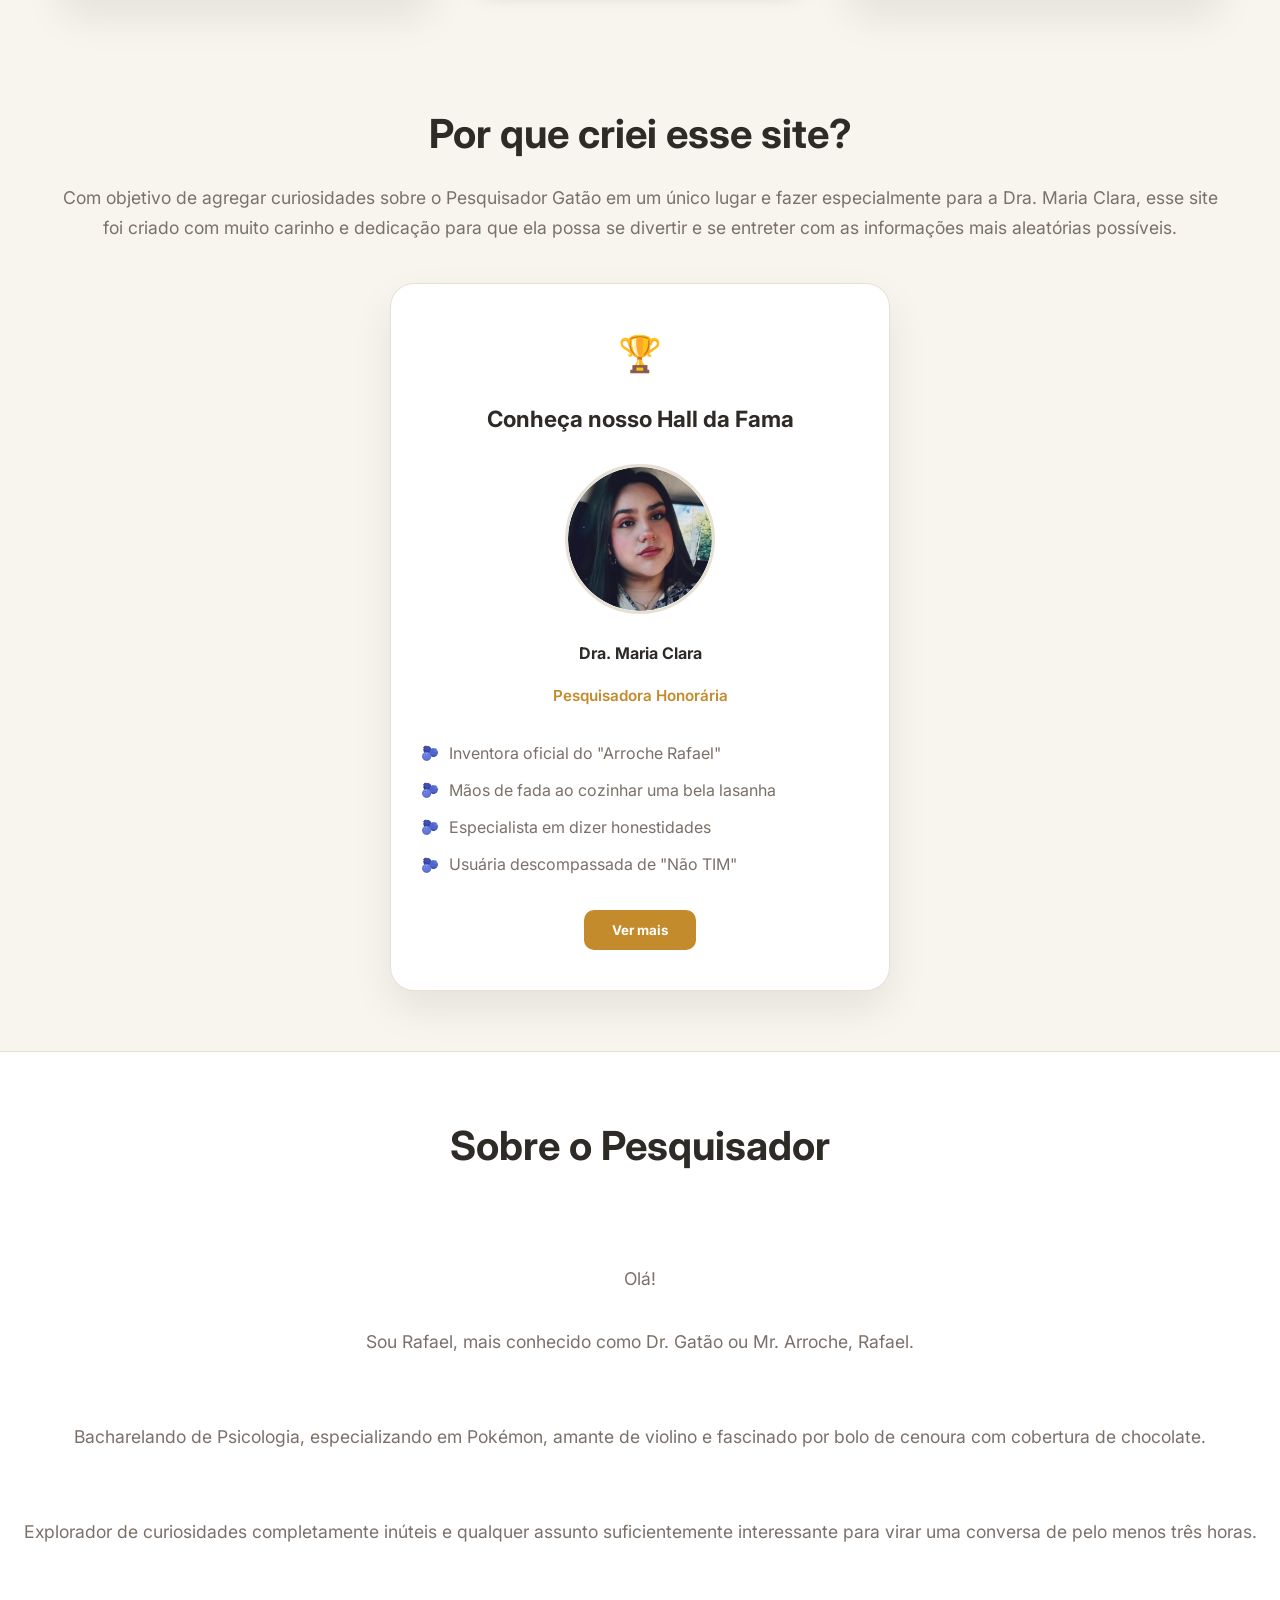
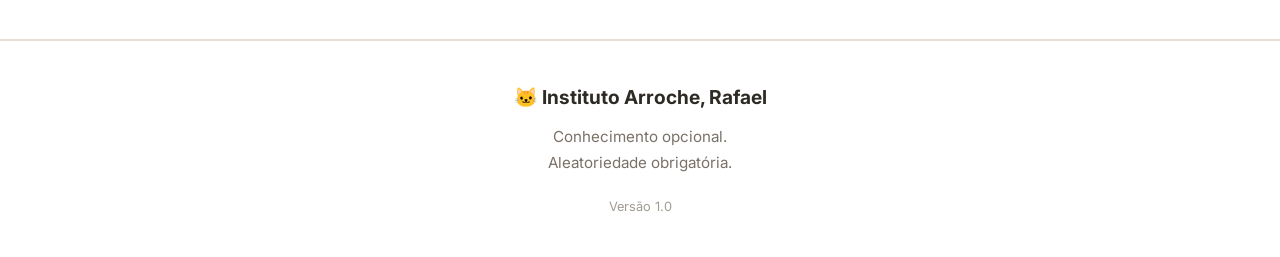
==== commit bed80a5d: "Mudança de estrutura total de site" ====
--- a/index.html
+++ b/index.html
@@ -3,452 +3,513 @@
 
 <head>
 
-    <meta charset="UTF-8">
-    <meta name="viewport" content="width=device-width, initial-scale=1.0">
-
-    <title>Instituto Arroche, Rafael</title>
-
-    <link rel="stylesheet" href="style.css">
-
-    <link rel="preconnect" href="https://fonts.googleapis.com">
-
-    <link rel="preconnect" href="https://fonts.gstatic.com" crossorigin>
-
-    <link href="https://fonts.googleapis.com/css2?family=Inter:wght@300;400;500;600;700&family=Cormorant+Garamond:wght@500;700&display=swap" rel="stylesheet">
-
-    <script>
-    if (localStorage.getItem("theme") === "dark") {
-        document.documentElement.classList.add("dark");
-    }
-    </script>
+<meta charset="UTF-8">
+
+<meta name="viewport" content="width=device-width, initial-scale=1.0">
+
+
+<title>Instituto Arroche, Rafael</title>
+
+
+
+<!-- ================================
+     CSS
+================================ -->
+
+
+<link rel="stylesheet" href="css/style.css">
+
+
+
+<!-- ================================
+     FONTES
+================================ -->
+
+
+<link rel="preconnect" href="https://fonts.googleapis.com">
+
+<link rel="preconnect" href="https://fonts.gstatic.com" crossorigin>
+
+<link href="https://fonts.googleapis.com/css2?family=Inter:wght@300;400;500;600;700&family=Cormorant+Garamond:wght@500;700&display=swap" rel="stylesheet">
+
+
+
+<!-- ================================
+     EVITA FLASH DO TEMA
+================================ -->
+
+
+<script>
+
+if(localStorage.getItem("theme") === "dark"){
+
+    document.documentElement.classList.add("dark");
+
+}
+
+
+if (!sessionStorage.getItem("loadingVisualizado")) {
+
+    document.documentElement.classList.add(
+        "mostrar-loading"
+    );
+
+}
+
+</script>
+
+
+
 </head>
 
+
+
 <body>
 
-<div id="loading-screen">
+
+
+<!-- ================================
+     LOADING
+================================ -->
+
+
+<div id="loading-screen" class="loading-hidden">
+
 
     <div class="loading-box">
 
-        <h1>🐱 Instituto Arroche, Rafael</h1>
+
+        <h1>
+
+            🐱 Instituto Arroche, Rafael
+
+        </h1>
+
+
 
         <p id="loading-text">
+
             Inicializando Sistema...
+
         </p>
 
+
+
         <div class="progress">
 
             <div id="progress-bar"></div>
 
         </div>
 
-        <p id="percentage">0%</p>
+
+
+        <p id="percentage">
+
+            0%
+
+        </p>
+
 
     </div>
 
-</div>
-
-    <header>
-
-    <nav class="navbar desktop-nav">
-
-        <a href="#" class="logo">
-
-             🐱 Instituto Arroche, Rafael
-
-        </a>
-
-        <ul class="nav-links">
-
-
-            <li><a href="páginas/curiosidades/curiosidades.html">Curiosidades sobre o Pesquisador</a></li>
-
-            <li><a href="#">Frases Marcantes</a></li>
-
-            <li><a href="#">Hall da Fama</a></li>
-
-            <li><a href="#">Atualizações</a></li>
-
-        </ul>
-
-        <div class="theme-area">
-
-            <input type="checkbox" class="checkbox" id="chk">
-
-            <label class="label" for="chk">
-
-                <img src="lua.png" class="fa-moon">
-
-                <img src="sol.png" class="fa-sun">
-
-                <div class="ball"></div>
-
-            </label>
-
-        </div>
-
-    </nav>
-
-
-    <nav class="navbar mobile-nav">
-
-        <button id="menuButton" class="menu-button">
-
-            <span></span>
-            <span></span>
-            <span></span>
-
-        </button>
-
-        <a href="#" class="logo-mobile">
-
-            🐱 Instituto Arroche, Rafael
-
-        </a>
-
-    </nav>
-
-</header>
-
-
-<div class="menu-overlay" id="menuOverlay">
-
-    <aside class="side-menu" id="sideMenu">
-
-        <div class="menu-header">
-
-            <button id="closeMenuButton" class="close-menu-button">&times;</button>
-
-            <p>Pesquisadora Honorária detectada.</p>
-
-        </div>
-
-        <div class="menu-item theme-mobile">
-
-            <span>🌙 Tema</span>
-
-            <div>
-
-                <input type="checkbox" class="checkbox" id="chkMobile">
-
-                <label class="label" for="chkMobile">
-
-                    <img src="lua.png" class="fa-moon">
-
-                    <img src="sol.png" class="fa-sun">
-
-                    <div class="ball"></div>
-
-                </label>
-
-            </div>
-
-        </div>
-
-    
-        <a href="páginas/curiosidades/curiosidades.html" class="menu-item">
-
-            🔬 Curiosidades sobre o Pesquisador 
-
-        </a>
-
-        <a href="páginas/frases/frases.html" class="menu-item">
-
-            🐋 Frases Marcantes
-
-
-        </a>
-
-        <a href="#" class="menu-item">
-
-            🏆 Hall da Fama
-
-        </a>
-
-
-        <a href="#" class="menu-item">
-
-            📰 Atualizações
-
-        </a>
-
-        <div class="menu-footer">
-
-            Versão 1.0
-
-        </div>
-
-    </aside>
-
-</div>
-
-    <section class="hero">
-
-        <span class="status fade-in-element">
-            🟢 Instituto em funcionamento
-        </span>
-
-        <h1 class="fade-in-element">
-            <span class="line-1">Conhecimento opcional.</span>
-            <br>
-            <span class="line-2">Aleatoriedade obrigatória.</span>
-        </h1>
-
-        <p class="fade-in-element description">
-            
-            Eis o puro suco da aleatoriedade, com curiosidades completamente inúteis e informações que não vão te ajudar em nada, mas que podem te entreter por alguns minutos.
-        </p>
-
-        <div class="buttons fade-in-element">
-           <br>
-           <br>
-        </div>
-
-    </section>
-
-    <section class="countdown">
-
-        <h2>
-
-            Próxima atualização
-
-        </h2>
-
-        <div id="timer">
-
-            00 : 00 : 00 : 00
-
-        </div>
-
-        <p>
-
-            Novas descobertas serão publicadas em breve (Timer ainda em construção)
-
-        </p>
-
-    </section>
-
-
-
-    <section class="cards">
-
-        <div class="card">
-
-            <h3>
-
-                🔬 Últimas Curiosidades sobre o Pesquisador
-
-            </h3>
-
-            
-            <div class="card">
-                <h3>#011</h3>
-                <p>"Meus chocolates favoritos são aqueles que tem amendoim misturado."</p>
-                <br>
-            </div>
-
-            <div class="card">
-                <h3>#010</h3>
-                <p>"Sou fascinado por lasanha qualquer sabor que como até passar mal."</p>
-                <br>
-            </div>
-
-    
-            <a class="primary" href="páginas/curiosidades/curiosidades.html" style="text-decoration: none; display: inline-block;">
-            Ver mais
-            </a>
-
-        </div>
-
-
-            <section class="spotify-section">
-             <h2>🎵 Meu Top 5 Mensal (Spotify)</h2>
-                <p class="spotify-subtitle">As mais ouvidas nos laboratórios do Instituto</p>
-
-                <div class="spotify-list">
-             <div class="spotify-item">
-                <div class="spotify-rank">1</div>
-                <img src="Top 5/glimpse.jpg" alt="Capa" class="spotify-cover">
-                <div class="spotify-info">
-                    <span class="spotify-track">Glimpse of Us</span>
-                    <span class="spotify-artist">Joji</span>
-                 </div>
-             </div>
-
-                <div class="spotify-item">
-                    <div class="spotify-rank">2</div>
-                    <img src="Top 5/let.jpeg" alt="Capa" class="spotify-cover">
-                    <div class="spotify-info">
-                        <span class="spotify-track">Let You Break My Heart Again</span>
-                        <span class="spotify-artist">Laufey</span>
-                    </div>
-                </div>
-        
-                <div class="spotify-item">
-                    <div class="spotify-rank">3</div>
-                    <img src="Top 5/anjos.jpeg" alt="Capa" class="spotify-cover">
-                    <div class="spotify-info">
-                        <span class="spotify-track">Anjos</span>
-                        <span class="spotify-artist">Venere Vai Venus</span>
-                    </div>
-                </div>
-
-                <div class="spotify-item">
-                    <div class="spotify-rank">4</div>
-                    <img src="Top 5/baby.jpeg" alt="Capa" class="spotify-cover">
-                    <div class="spotify-info">
-                        <span class="spotify-track">Baby Why </span>
-                        <span class="spotify-artist">Sarah Cothran</span>
-                    </div>
-                </div>
-
-                <div class="spotify-item">
-                    <div class="spotify-rank">5</div>
-                    <img src="Top 5/heart.jpg" alt="Capa" class="spotify-cover">
-                    <div class="spotify-info">
-                        <span class="spotify-track">Heart to Heart</span>
-                        <span class="spotify-artist">Mac DeMarco</span>
-                    </div>
-                </div>
-
-                 </div>
-             </section>
-
-
-
-       <div class="card">
-            <h3>🐋 Frases Marcantes da Semana</h3>
-            
-              
-
-            <div class="card">
-                <p>"Tenho encarado uma jabuticabeira esbelta todos os dias e só de pensar em poder olhar de perto as jabuticabas dela de pertinho, meu coração já acelera" - Mr. Arroche, Rafael, 30/06/2026</p>
-            </div>  
-            <div class="card">
-                <p>"Não TIM" - Dra. Maria Clara, 27/06/2026</p>
-            </div>  
-            <a class="primary" href="páginas/frases/frases.html" style="text-decoration: none; display: inline-block;">
-            Ver mais
-            </a>
-        </div>
-
-    </section>
-
-
-
-    <section class="hall">
-
-        <h2>
-
-            Por que criei esse site?
-
-        </h2>
-
-        <p>
-
-            Com objetivo de agregar curiosidades sobre o Pesquisador Gatão em um único lugar e fazer especialmente para a Dra. Maria Clara, esse site foi criado com muito carinho e dedicação para que ela possa se divertir e se entreter com as informações mais aleatórias possíveis que são atualizadas semanalmente.
-
-        </p>
-
-        <div class="hall-card">
-
-            <span>
-
-                🏆
-
-            </span>
-
-            <h3>
-
-                Conheça nosso Hall da Fama
-
-            </h3>
-            <img src="macut.jpeg" alt="Foto da maria Clara" class="hall-image">
-            <h4>
-
-                Dra. Maria Clara
-            </h4>
-            <p>
-                Pesquisadora Honorária
-
-            </p>
-
-            <ul>
-
-                <li>Inventora oficial do "Arroche Rafael"</li>
-
-                <li>Mãos de fada ao cozinhar uma bela lasanha</li>
-
-                <li>Especialista em dizer honestidades</li>
-
-                <li>Usuária descompassada de "Não TIM"</li>
-
-            </ul>
-            <button class="primary">
-
-                Ver mais
-            </button>
-
-        </div>
-
-    </section>
-
-
-
-    <section class="about">
-
-        <div>
-
-            <h2>
-
-                Sobre o Pesquisador
-
-            </h2>
-
-            <p>
-
-                Olá!
-                Sou Rafael, mais conhecido como Dr. Gatão ou Mr. Arroche, Rafael.
-
-                Bacharelando de Psicologia, especializando em Pokémon, amante de violino e fascinado por bolo de cenoura com cobertura de chocolate.
-                Explorador decuriosidades completamente inúteis e qualquer assunto suficientemente interessante para virar uma conversa de (pelo menos) três horas.
-
-            </p>
-
-        </div>
-
-    </section>
-
-
-
-
-
-
-    <footer>
-
-        <h3>
-
-            Instituto Arroche, Rafael
-
-        </h3>
-
-        <p>
-
-            Conhecimento opcional.
-            Aleatoriedade obrigatória.
-
-        </p>
-
-        <small>
-
-            Versão 1.0
-
-        </small>
-
-    </footer>
-
-
-
-    <script src="script.js"></script>
+
+</div>
+
+
+<!-- ================================
+     COMPONENTES DINÂMICOS
+================================ -->
+
+
+<div id="navbar"></div>
+
+
+<div id="menu"></div>
+
+
+<!-- ================================
+     CONTEÚDO
+================================ -->
+
+
+<main>
+
+
+
+<section class="hero">
+
+
+<span class="status fade-in-element">
+
+🟢 Instituto em funcionamento
+
+</span>
+
+
+
+<h1 class="fade-in-element">
+
+
+<span class="line-1">
+
+Conhecimento opcional.
+
+</span>
+
+
+<br>
+
+
+<span class="line-2">
+
+Aleatoriedade obrigatória.
+
+</span>
+
+
+</h1>
+
+
+
+<p class="description fade-in-element">
+
+Eis o puro suco da aleatoriedade, com curiosidades completamente inúteis e informações que não vão te ajudar em nada, mas que podem te entreter por alguns minutos.
+
+</p>
+
+
+</section>
+
+
+<section class="countdown">
+
+
+<h2>
+
+Próxima atualização
+
+</h2>
+
+
+
+<div id="timer">
+
+00 : 00 : 00 : 00
+
+</div>
+
+<p>
+
+Novas descobertas serão publicadas em breve.
+
+</p>
+
+
+</section>
+
+
+<section class="cards">
+
+
+
+<div class="card">
+
+
+<h3>
+
+🔬 Últimas Curiosidades sobre o Pesquisador
+
+</h3>
+
+
+
+<div class="card">
+
+
+<h3>
+
+#011
+
+</h3>
+
+
+<p>
+
+"Meus chocolates favoritos são aqueles que tem amendoim misturado."
+
+</p>
+
+
+</div>
+
+
+
+<div class="card">
+
+
+<h3>
+
+#010
+
+</h3>
+
+
+<p>
+
+"Sou fascinado por lasanha qualquer sabor que como até passar mal."
+
+</p>
+
+
+</div>
+
+
+
+
+<a class="primary" href="páginas/curiosidades/curiosidades.html">
+
+Ver mais
+
+</a>
+
+
+</div>
+
+
+<section class="spotify-section">
+
+
+<h2>
+
+🎵 Meu Top 5 Mensal (Spotify)
+
+</h2>
+
+
+
+<p class="spotify-subtitle">
+
+As mais ouvidas nos laboratórios do Instituto
+
+</p>
+
+
+
+<div class="spotify-list">
+
+
+<!-- músicas inseridas aqui -->
+
+
+</div>
+
+
+</section>
+
+
+
+<div class="card">
+
+
+<h3>
+
+🐋 Frases Marcantes
+
+</h3>
+
+
+<div class="card">
+
+
+<p>
+
+"Tenho encarado uma jabuticabeira esbelta todos os dias e só de pensar em poder olhar de perto as jabuticabas dela de pertinho, meu coração já acelera" -
+Mr. Arroche, Rafael, 30/06/2026
+
+</p>
+
+
+</div>
+
+
+<div class="card">
+
+
+<p>
+
+"Não TIM" -
+Dra. Maria Clara, 27/06/2026
+
+</p>
+
+
+</div>
+
+
+
+<a class="primary" href="páginas/frases/frases.html">
+
+Ver mais
+
+</a>
+
+
+
+</div>
+
+
+
+</section>
+
+
+<section class="hall">
+
+
+<h2>
+
+Por que criei esse site?
+
+</h2>
+
+
+<p>
+
+Com objetivo de agregar curiosidades sobre o Pesquisador Gatão em um único lugar e fazer especialmente para a Dra. Maria Clara, esse site foi criado com muito carinho e dedicação para que ela possa se divertir e se entreter com as informações mais aleatórias possíveis.
+
+</p>
+
+
+<div class="hall-card">
+
+
+<span>
+
+🏆
+
+</span>
+
+
+
+<h3>
+
+Conheça nosso Hall da Fama
+
+</h3>
+
+
+
+<img src="macut.jpeg" 
+alt="Foto da Maria Clara"
+class="hall-image">
+
+
+
+<h4>
+
+Dra. Maria Clara
+
+</h4>
+
+
+
+<p>
+
+Pesquisadora Honorária
+
+</p>
+
+
+
+<ul>
+
+<li>Inventora oficial do "Arroche Rafael"</li>
+
+<li>Mãos de fada ao cozinhar uma bela lasanha</li>
+
+<li>Especialista em dizer honestidades</li>
+
+<li>Usuária descompassada de "Não TIM"</li>
+
+</ul>
+
+
+
+<button class="primary">
+
+Ver mais
+
+</button>
+
+
+
+</div>
+
+
+
+</section>
+
+
+<section class="about">
+
+<h2>
+
+Sobre o Pesquisador
+
+</h2>
+
+
+
+<p>
+
+Olá!
+
+Sou Rafael, mais conhecido como Dr. Gatão ou Mr. Arroche, Rafael.
+
+
+Bacharelando de Psicologia, especializando em Pokémon, amante de violino e fascinado por bolo de cenoura com cobertura de chocolate.
+
+
+Explorador de curiosidades completamente inúteis e qualquer assunto suficientemente interessante para virar uma conversa de pelo menos três horas.
+
+</p>
+
+</section>
+
+</main>
+
+<!-- ================================
+     FOOTER
+================================ -->
+
+
+<div id="footer"></div>
+
+<!-- ================================
+     JAVASCRIPT
+================================ -->
+
+
+<script src="js/config.js"></script>
+
+<script src="componentes/navbar.js"></script>
+
+<script src="componentes/menu.js"></script>
+
+<script src="componentes/footer.js"></script>
+
+<script src="componentes/layout.js"></script>
+
+<script src="js/tema.js"></script>
+
+<script src="js/header.js"></script>
+
+<script src="js/loading.js"></script>
+
+<script src="js/timer.js"></script>
+
+<script src="js/animacoes.js"></script>
+
+<script src="js/script.js"></script>
 
 </body>
 
--- a/css/style.css
+++ b/css/style.css
@@ -0,0 +1,59 @@
+/* ======================================================
+   STYLE PRINCIPAL
+   Instituto Arroche, Rafael
+
+   Arquivo controlador de todos os estilos
+====================================================== */
+
+
+/* ================================
+   SISTEMA DE TEMA
+================================ */
+
+@import url("tema.css");
+
+
+
+/* ================================
+   CONFIGURAÇÕES GERAIS
+================================ */
+
+@import url("base.css");
+
+
+
+/* ================================
+   TELA DE LOADING
+================================ */
+
+@import url("loading.css");
+
+
+
+/* ================================
+   NAVEGAÇÃO
+================================ */
+
+@import url("navbar.css");
+
+@import url("menu.css");
+
+
+
+/* ================================
+   SEÇÕES PRINCIPAIS
+================================ */
+
+@import url("hero.css");
+
+@import url("componentes.css");
+
+@import url("secoes.css");
+
+
+
+/* ================================
+   RESPONSIVIDADE
+================================ */
+
+@import url("responsivo.css");
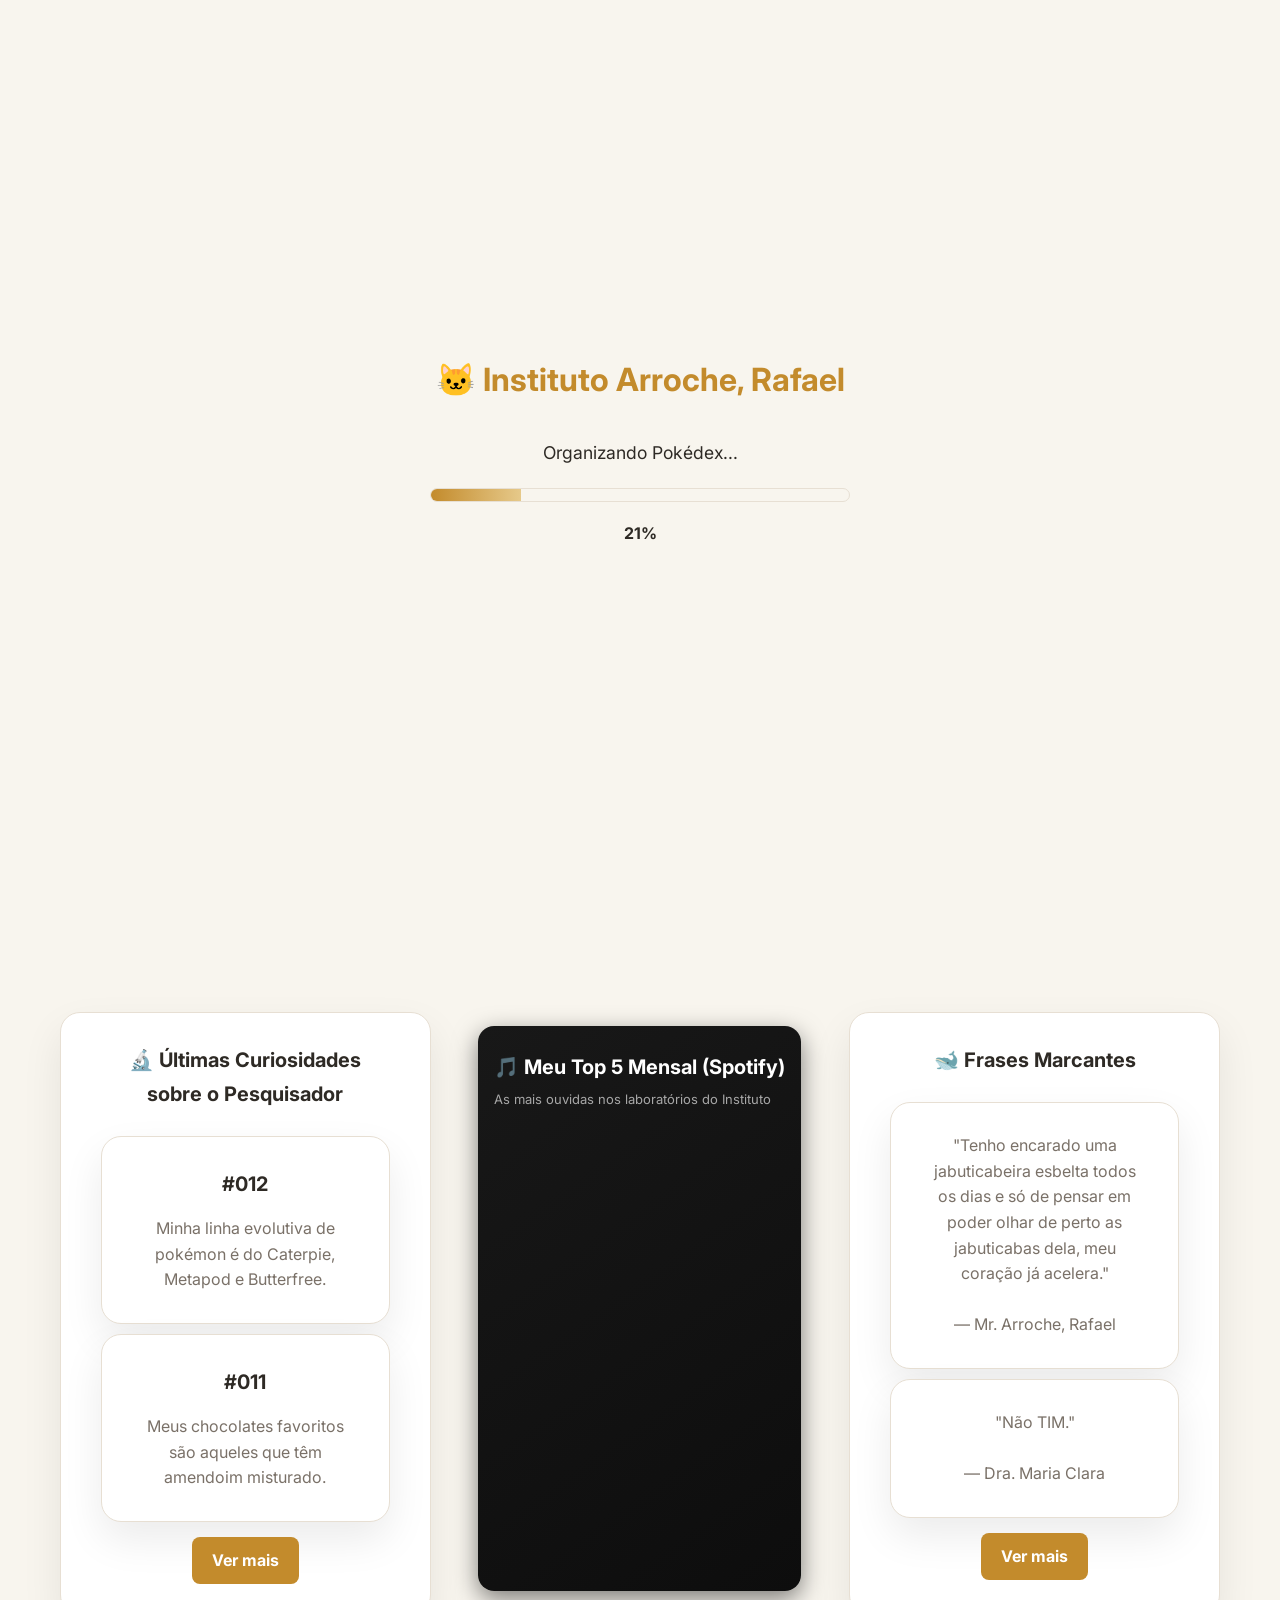
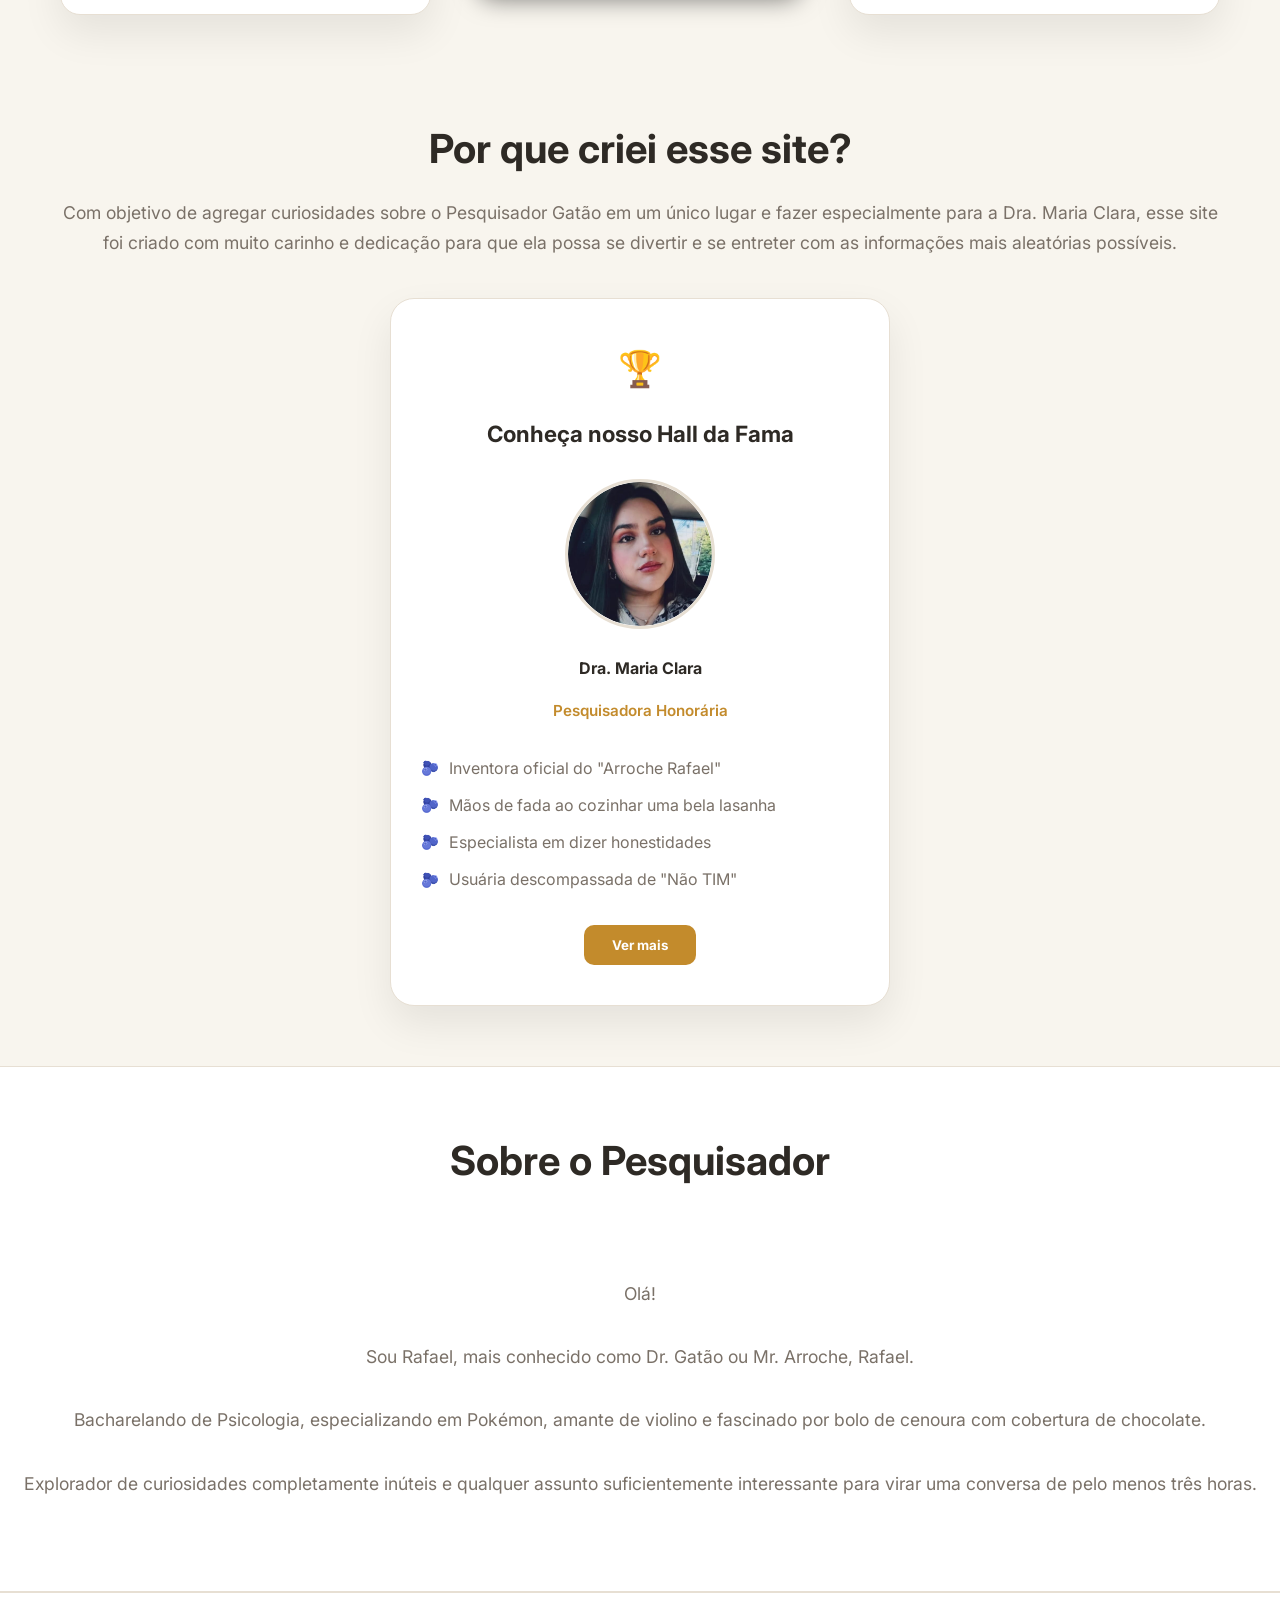
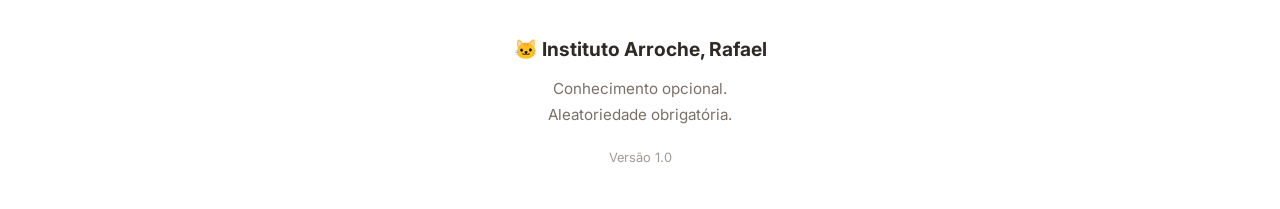
==== commit fcc4114a: "Finalização básica" ====
--- a/index.html
+++ b/index.html
@@ -3,513 +3,440 @@
 
 <head>
 
-<meta charset="UTF-8">
-
-<meta name="viewport" content="width=device-width, initial-scale=1.0">
-
-
-<title>Instituto Arroche, Rafael</title>
-
-
-
-<!-- ================================
-     CSS
-================================ -->
-
-
-<link rel="stylesheet" href="css/style.css">
-
-
-
-<!-- ================================
-     FONTES
-================================ -->
-
-
-<link rel="preconnect" href="https://fonts.googleapis.com">
-
-<link rel="preconnect" href="https://fonts.gstatic.com" crossorigin>
-
-<link href="https://fonts.googleapis.com/css2?family=Inter:wght@300;400;500;600;700&family=Cormorant+Garamond:wght@500;700&display=swap" rel="stylesheet">
-
-
-
-<!-- ================================
-     EVITA FLASH DO TEMA
-================================ -->
-
-
-<script>
-
-if(localStorage.getItem("theme") === "dark"){
-
-    document.documentElement.classList.add("dark");
-
-}
-
-
-if (!sessionStorage.getItem("loadingVisualizado")) {
-
-    document.documentElement.classList.add(
-        "mostrar-loading"
-    );
-
-}
-
-</script>
-
-
+    <meta charset="UTF-8">
+
+    <meta
+        name="viewport"
+        content="width=device-width, initial-scale=1.0"
+    >
+
+    <title>
+        Instituto Arroche, Rafael
+    </title>
+
+    <!-- ==========================================
+         CSS
+    =========================================== -->
+
+    <link
+        rel="stylesheet"
+        href="css/style.css"
+    >
+
+    <!-- ==========================================
+         FONTES
+    =========================================== -->
+
+    <link
+        rel="preconnect"
+        href="https://fonts.googleapis.com"
+    >
+
+    <link
+        rel="preconnect"
+        href="https://fonts.gstatic.com"
+        crossorigin
+    >
+
+    <link
+        href="https://fonts.googleapis.com/css2?family=Inter:wght@300;400;500;600;700&family=Cormorant+Garamond:wght@500;700&display=swap"
+        rel="stylesheet"
+    >
+
+    <!-- ==========================================
+         EVITA FLASH DO TEMA E DO LOADING
+    =========================================== -->
+
+    <script>
+
+        if (localStorage.getItem("theme") === "dark") {
+
+            document.documentElement.classList.add("dark");
+
+        }
+
+        if (!sessionStorage.getItem("loadingVisualizado")) {
+
+            document.documentElement.classList.add("mostrar-loading");
+
+        }
+
+    </script>
 
 </head>
 
-
-
 <body>
 
-
-
-<!-- ================================
-     LOADING
-================================ -->
-
-
-<div id="loading-screen" class="loading-hidden">
-
-
-    <div class="loading-box">
-
-
-        <h1>
-
-            🐱 Instituto Arroche, Rafael
-
-        </h1>
-
-
-
-        <p id="loading-text">
-
-            Inicializando Sistema...
-
-        </p>
-
-
-
-        <div class="progress">
-
-            <div id="progress-bar"></div>
+    <!-- ==========================================
+         LOADING
+    =========================================== -->
+
+    <div
+        id="loading-screen"
+        class="loading-hidden"
+    >
+
+        <div class="loading-box">
+
+            <h1>
+
+                🐱 Instituto Arroche, Rafael
+
+            </h1>
+
+            <p id="loading-text">
+
+                Inicializando Sistema...
+
+            </p>
+
+            <div class="progress">
+
+                <div id="progress-bar"></div>
+
+            </div>
+
+            <p id="percentage">
+
+                0%
+
+            </p>
 
         </div>
 
-
-
-        <p id="percentage">
-
-            0%
-
-        </p>
-
-
     </div>
 
-
-</div>
-
-
-<!-- ================================
-     COMPONENTES DINÂMICOS
-================================ -->
-
-
-<div id="navbar"></div>
-
-
-<div id="menu"></div>
-
-
-<!-- ================================
-     CONTEÚDO
-================================ -->
-
-
-<main>
-
-
-
-<section class="hero">
-
-
-<span class="status fade-in-element">
-
-🟢 Instituto em funcionamento
-
-</span>
-
-
-
-<h1 class="fade-in-element">
-
-
-<span class="line-1">
-
-Conhecimento opcional.
-
-</span>
-
-
-<br>
-
-
-<span class="line-2">
-
-Aleatoriedade obrigatória.
-
-</span>
-
-
-</h1>
-
-
-
-<p class="description fade-in-element">
-
-Eis o puro suco da aleatoriedade, com curiosidades completamente inúteis e informações que não vão te ajudar em nada, mas que podem te entreter por alguns minutos.
-
-</p>
-
-
-</section>
-
-
-<section class="countdown">
-
-
-<h2>
-
-Próxima atualização
-
-</h2>
-
-
-
-<div id="timer">
-
-00 : 00 : 00 : 00
-
-</div>
-
-<p>
-
-Novas descobertas serão publicadas em breve.
-
-</p>
-
-
-</section>
-
-
-<section class="cards">
-
-
-
-<div class="card">
-
-
-<h3>
-
-🔬 Últimas Curiosidades sobre o Pesquisador
-
-</h3>
-
-
-
-<div class="card">
-
-
-<h3>
-
-#011
-
-</h3>
-
-
-<p>
-
-"Meus chocolates favoritos são aqueles que tem amendoim misturado."
-
-</p>
-
-
-</div>
-
-
-
-<div class="card">
-
-
-<h3>
-
-#010
-
-</h3>
-
-
-<p>
-
-"Sou fascinado por lasanha qualquer sabor que como até passar mal."
-
-</p>
-
-
-</div>
-
-
-
-
-<a class="primary" href="páginas/curiosidades/curiosidades.html">
-
-Ver mais
-
-</a>
-
-
-</div>
-
-
-<section class="spotify-section">
-
-
-<h2>
-
-🎵 Meu Top 5 Mensal (Spotify)
-
-</h2>
-
-
-
-<p class="spotify-subtitle">
-
-As mais ouvidas nos laboratórios do Instituto
-
-</p>
-
-
-
-<div class="spotify-list">
-
-
-<!-- músicas inseridas aqui -->
-
-
-</div>
-
-
-</section>
-
-
-
-<div class="card">
-
-
-<h3>
-
-🐋 Frases Marcantes
-
-</h3>
-
-
-<div class="card">
-
-
-<p>
-
-"Tenho encarado uma jabuticabeira esbelta todos os dias e só de pensar em poder olhar de perto as jabuticabas dela de pertinho, meu coração já acelera" -
-Mr. Arroche, Rafael, 30/06/2026
-
-</p>
-
-
-</div>
-
-
-<div class="card">
-
-
-<p>
-
-"Não TIM" -
-Dra. Maria Clara, 27/06/2026
-
-</p>
-
-
-</div>
-
-
-
-<a class="primary" href="páginas/frases/frases.html">
-
-Ver mais
-
-</a>
-
-
-
-</div>
-
-
-
-</section>
-
-
-<section class="hall">
-
-
-<h2>
-
-Por que criei esse site?
-
-</h2>
-
-
-<p>
-
-Com objetivo de agregar curiosidades sobre o Pesquisador Gatão em um único lugar e fazer especialmente para a Dra. Maria Clara, esse site foi criado com muito carinho e dedicação para que ela possa se divertir e se entreter com as informações mais aleatórias possíveis.
-
-</p>
-
-
-<div class="hall-card">
-
-
-<span>
-
-🏆
-
-</span>
-
-
-
-<h3>
-
-Conheça nosso Hall da Fama
-
-</h3>
-
-
-
-<img src="macut.jpeg" 
-alt="Foto da Maria Clara"
-class="hall-image">
-
-
-
-<h4>
-
-Dra. Maria Clara
-
-</h4>
-
-
-
-<p>
-
-Pesquisadora Honorária
-
-</p>
-
-
-
-<ul>
-
-<li>Inventora oficial do "Arroche Rafael"</li>
-
-<li>Mãos de fada ao cozinhar uma bela lasanha</li>
-
-<li>Especialista em dizer honestidades</li>
-
-<li>Usuária descompassada de "Não TIM"</li>
-
-</ul>
-
-
-
-<button class="primary">
-
-Ver mais
-
-</button>
-
-
-
-</div>
-
-
-
-</section>
-
-
-<section class="about">
-
-<h2>
-
-Sobre o Pesquisador
-
-</h2>
-
-
-
-<p>
-
-Olá!
-
-Sou Rafael, mais conhecido como Dr. Gatão ou Mr. Arroche, Rafael.
-
-
-Bacharelando de Psicologia, especializando em Pokémon, amante de violino e fascinado por bolo de cenoura com cobertura de chocolate.
-
-
-Explorador de curiosidades completamente inúteis e qualquer assunto suficientemente interessante para virar uma conversa de pelo menos três horas.
-
-</p>
-
-</section>
-
-</main>
-
-<!-- ================================
-     FOOTER
-================================ -->
-
-
-<div id="footer"></div>
-
-<!-- ================================
-     JAVASCRIPT
-================================ -->
-
-
-<script src="js/config.js"></script>
-
-<script src="componentes/navbar.js"></script>
-
-<script src="componentes/menu.js"></script>
-
-<script src="componentes/footer.js"></script>
-
-<script src="componentes/layout.js"></script>
-
-<script src="js/tema.js"></script>
-
-<script src="js/header.js"></script>
-
-<script src="js/loading.js"></script>
-
-<script src="js/timer.js"></script>
-
-<script src="js/animacoes.js"></script>
-
-<script src="js/script.js"></script>
+    <!-- ==========================================
+         COMPONENTES
+    =========================================== -->
+
+    <div id="navbar"></div>
+
+    <div id="menu"></div>
+
+    <!-- ==========================================
+         CONTEÚDO
+    =========================================== -->
+
+    <main>
+
+        <!-- HERO -->
+
+        <section class="hero">
+
+            <span class="status fade-in-element">
+
+                🟢 Instituto em funcionamento
+
+            </span>
+
+            <h1 class="fade-in-element">
+
+                <span class="line-1">
+
+                    Conhecimento opcional.
+
+                </span>
+
+                <br>
+
+                <span class="line-2">
+
+                    Aleatoriedade obrigatória.
+
+                </span>
+
+            </h1>
+
+            <p class="description fade-in-element">
+
+                Eis o puro suco da aleatoriedade, com curiosidades completamente inúteis e informações que não vão te ajudar em nada, mas que podem te entreter por alguns minutos.
+
+            </p>
+
+        </section>
+                <!-- ==========================================
+             CONTAGEM REGRESSIVA
+        =========================================== -->
+
+        <section class="countdown">
+
+            <h2>
+
+                Próxima atualização
+
+            </h2>
+
+            <div id="timer">
+
+                00 : 00 : 00 : 00
+
+            </div>
+
+            <p>
+
+                Novas descobertas serão publicadas em breve.
+
+            </p>
+
+        </section>
+
+        <!-- ==========================================
+             DESTAQUES
+        =========================================== -->
+
+        <section class="cards">
+
+            <!-- Últimas Curiosidades -->
+
+            <div class="card">
+
+                <h3>
+
+                    🔬 Últimas Curiosidades sobre o Pesquisador
+
+                </h3>
+
+                <div id="card-curiosidades">
+
+                    <!-- Gerado automaticamente -->
+
+                </div>
+
+                <a
+                    class="primary"
+                    href="páginas/curiosidades/curiosidades.html"
+                >
+
+                    Ver mais
+
+                </a>
+
+            </div>
+
+            <!-- Spotify -->
+
+            <section class="spotify-section">
+
+                <h2>
+
+                    🎵 Meu Top 5 Mensal (Spotify)
+
+                </h2>
+
+                <p class="spotify-subtitle">
+
+                    As mais ouvidas nos laboratórios do Instituto
+
+                </p>
+
+                <div class="spotify-list">
+
+                </div>
+
+            </section>
+
+            <!-- Frases -->
+
+            <div class="card">
+
+                <h3>
+
+                    🐋 Frases Marcantes
+
+                </h3>
+
+                <div id="card-frases">
+
+                    <!-- Gerado automaticamente -->
+
+                </div>
+
+                <a
+                    class="primary"
+                    href="páginas/frases/frases.html"
+                >
+
+                    Ver mais
+
+                </a>
+
+            </div>
+
+        </section>
+                <!-- ==========================================
+             HALL DA FAMA
+        =========================================== -->
+
+        <section class="hall">
+
+            <h2>
+
+                Por que criei esse site?
+
+            </h2>
+
+            <p>
+
+                Com objetivo de agregar curiosidades sobre o Pesquisador Gatão em um único lugar e fazer especialmente para a Dra. Maria Clara, esse site foi criado com muito carinho e dedicação para que ela possa se divertir e se entreter com as informações mais aleatórias possíveis.
+
+            </p>
+
+            <div class="hall-card">
+
+                <span>
+
+                    🏆
+
+                </span>
+
+                <h3>
+
+                    Conheça nosso Hall da Fama
+
+                </h3>
+
+                <img
+                    src="macut.jpeg"
+                    alt="Foto da Maria Clara"
+                    class="hall-image"
+                >
+
+                <h4>
+
+                    Dra. Maria Clara
+
+                </h4>
+
+                <p>
+
+                    Pesquisadora Honorária
+
+                </p>
+
+                <ul>
+
+                    <li>
+
+                        Inventora oficial do "Arroche Rafael"
+
+                    </li>
+
+                    <li>
+
+                        Mãos de fada ao cozinhar uma bela lasanha
+
+                    </li>
+
+                    <li>
+
+                        Especialista em dizer honestidades
+
+                    </li>
+
+                    <li>
+
+                        Usuária descompassada de "Não TIM"
+
+                    </li>
+
+                </ul>
+
+                <button class="primary">
+
+                    Ver mais
+
+                </button>
+
+            </div>
+
+        </section>
+
+        <!-- ==========================================
+             SOBRE O PESQUISADOR
+        =========================================== -->
+
+        <section class="about">
+
+            <h2>
+
+                Sobre o Pesquisador
+
+            </h2>
+
+            <p>
+
+                Olá!
+
+                Sou Rafael, mais conhecido como Dr. Gatão ou Mr. Arroche, Rafael.
+
+                Bacharelando de Psicologia, especializando em Pokémon, amante de violino e fascinado por bolo de cenoura com cobertura de chocolate.
+
+                Explorador de curiosidades completamente inúteis e qualquer assunto suficientemente interessante para virar uma conversa de pelo menos três horas.
+
+            </p>
+
+        </section>
+
+    </main>
+
+    <!-- ==========================================
+         FOOTER
+    =========================================== -->
+
+    <div id="footer"></div>
+        <!-- ==========================================
+         JAVASCRIPT
+    =========================================== -->
+
+    <!-- Configuração -->
+
+    <script src="js/config.js"></script>
+
+    <!-- Núcleo -->
+
+    <script src="js/core.js"></script>
+
+    <!-- Componentes -->
+
+    <script src="componentes/layout.js"></script>
+
+    <script src="componentes/navbar.js"></script>
+
+    <script src="componentes/menu.js"></script>
+
+    <script src="componentes/footer.js"></script>
+
+    <!-- Sistema -->
+
+    <script src="js/tema.js"></script>
+
+    <script src="js/header.js"></script>
+
+    <script src="js/loading.js"></script>
+
+    <script src="js/timer.js"></script>
+
+    <script src="js/animacoes.js"></script>
+
+    <!-- Componentes de cards -->
+    <script src="js/componentes/card.js"></script>
+
+    <!-- Base de dados -->
+
+    <script src="páginas/curiosidades/dados.js"></script>
+
+    <script src="páginas/frases/dados.js"></script>
+
+    <!-- Cards automáticos da Home -->
+
+    <script src="js/home/cardcuriosidades.js"></script>
+
+    <script src="js/home/cardfrases.js"></script>
+
+    <!-- Script principal -->
+
+    <script src="js/script.js"></script>
 
 </body>
 
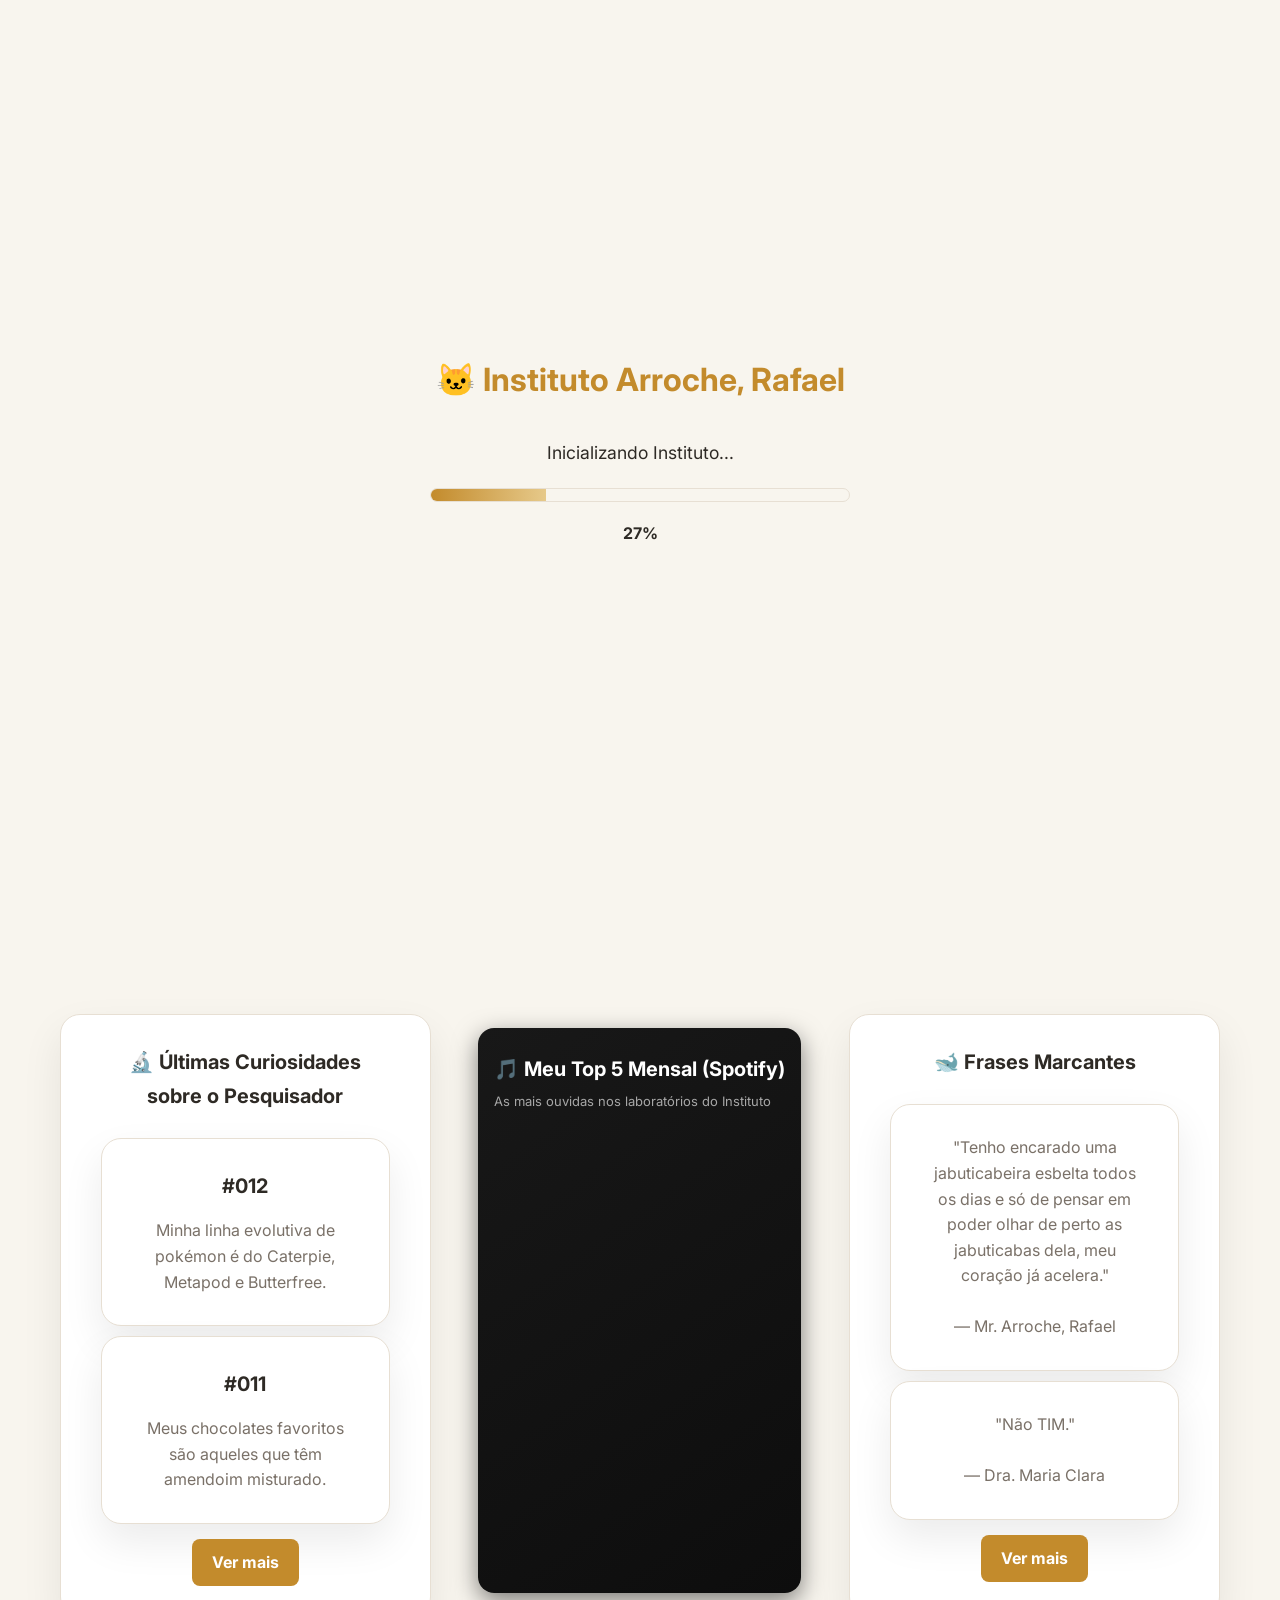
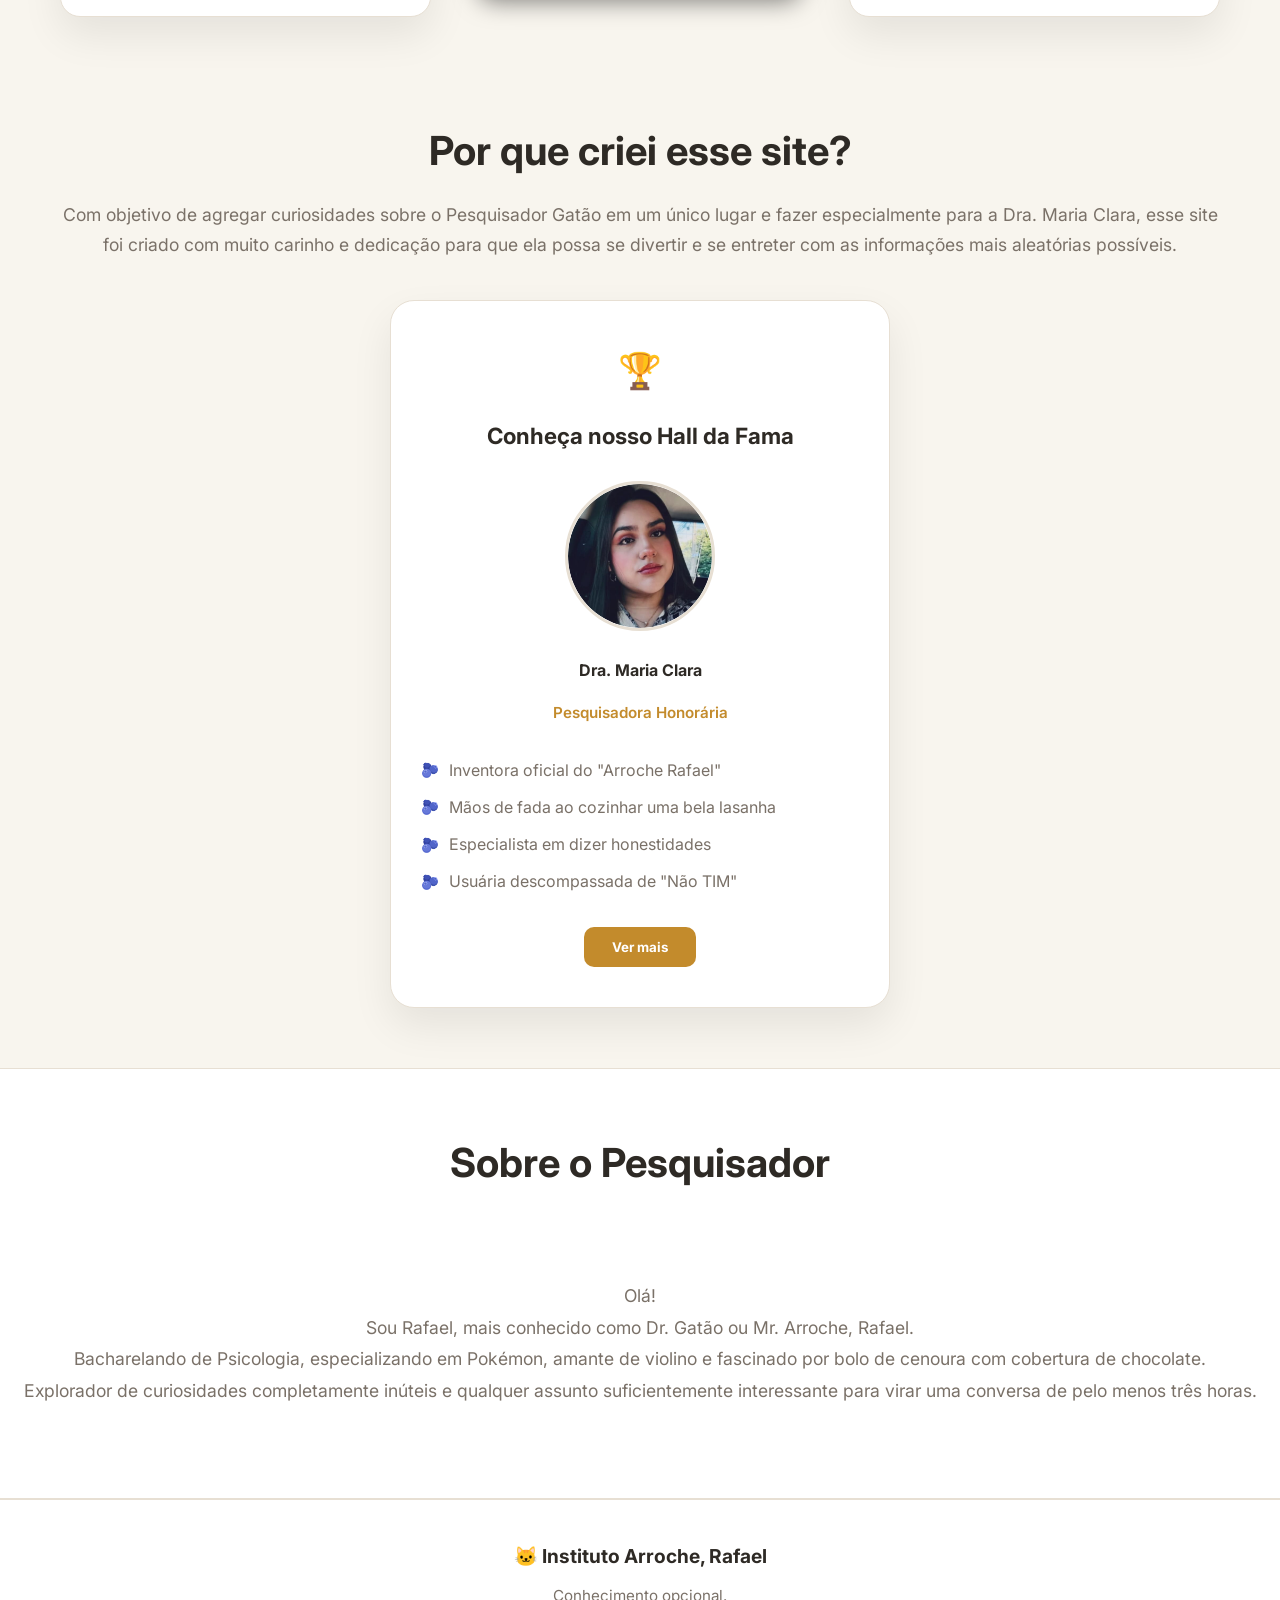
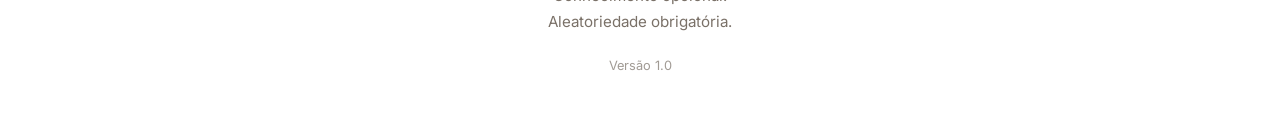
==== commit a8ef6db9: "timer" ====
--- a/index.html
+++ b/index.html
@@ -167,15 +167,33 @@
 
             </h2>
 
-            <div id="timer">
-
-                00 : 00 : 00 : 00
-
-            </div>
+            <div id="timer" class="timer">
+
+    <div class="timer-item">
+        <span class="timer-label">Dias</span>
+        <span id="dias">00</span>
+    </div>
+
+    <div class="timer-item">
+        <span class="timer-label">Horas</span>
+        <span id="horas">00</span>
+    </div>
+
+    <div class="timer-item">
+        <span class="timer-label">Min</span>
+        <span id="minutos">00</span>
+    </div>
+
+    <div class="timer-item">
+        <span class="timer-label">Seg</span>
+        <span id="segundos">00</span>
+    </div>
+
+</div>
 
             <p>
 
-                Novas descobertas serão publicadas em breve.
+                Novas descobertas serão publicadas no dia <strong>07/08/26</strong>.
 
             </p>
 
@@ -367,11 +385,8 @@
             <p>
 
                 Olá!
-
                 Sou Rafael, mais conhecido como Dr. Gatão ou Mr. Arroche, Rafael.
-
                 Bacharelando de Psicologia, especializando em Pokémon, amante de violino e fascinado por bolo de cenoura com cobertura de chocolate.
-
                 Explorador de curiosidades completamente inúteis e qualquer assunto suficientemente interessante para virar uma conversa de pelo menos três horas.
 
             </p>
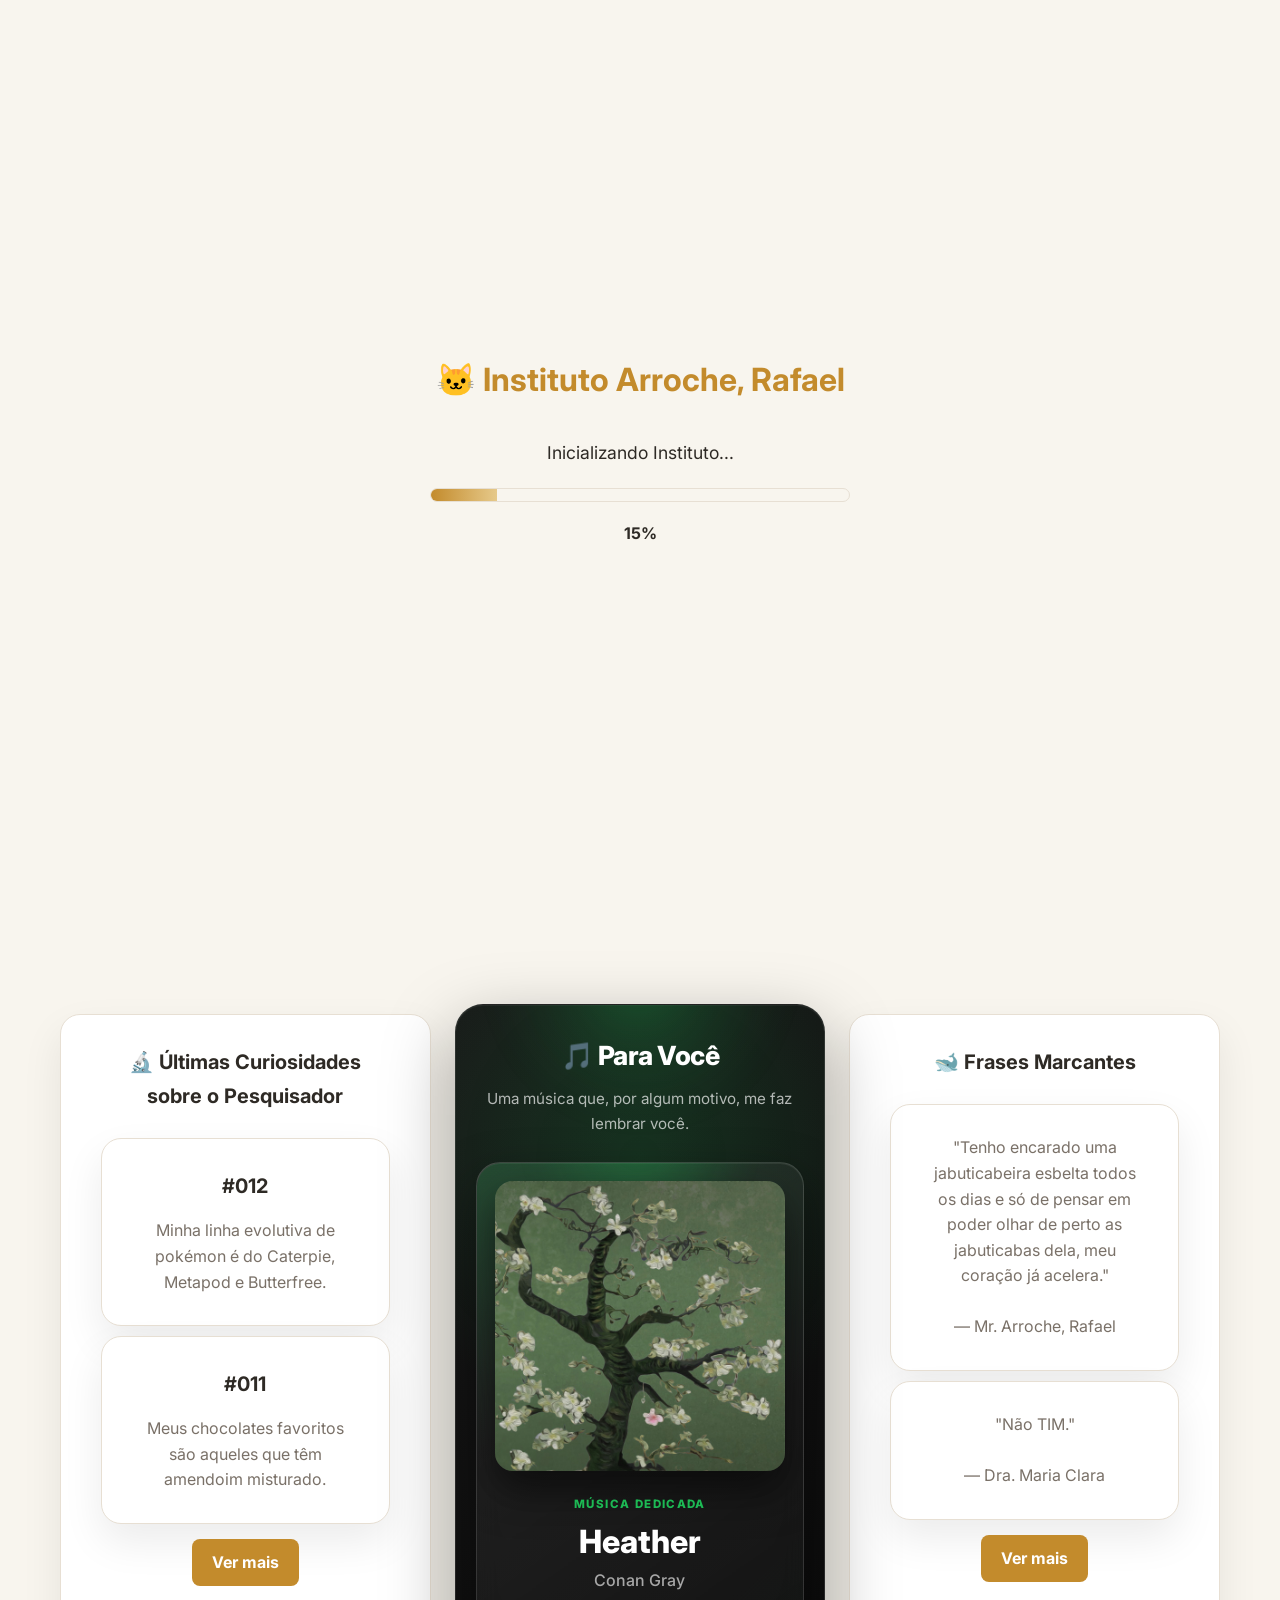
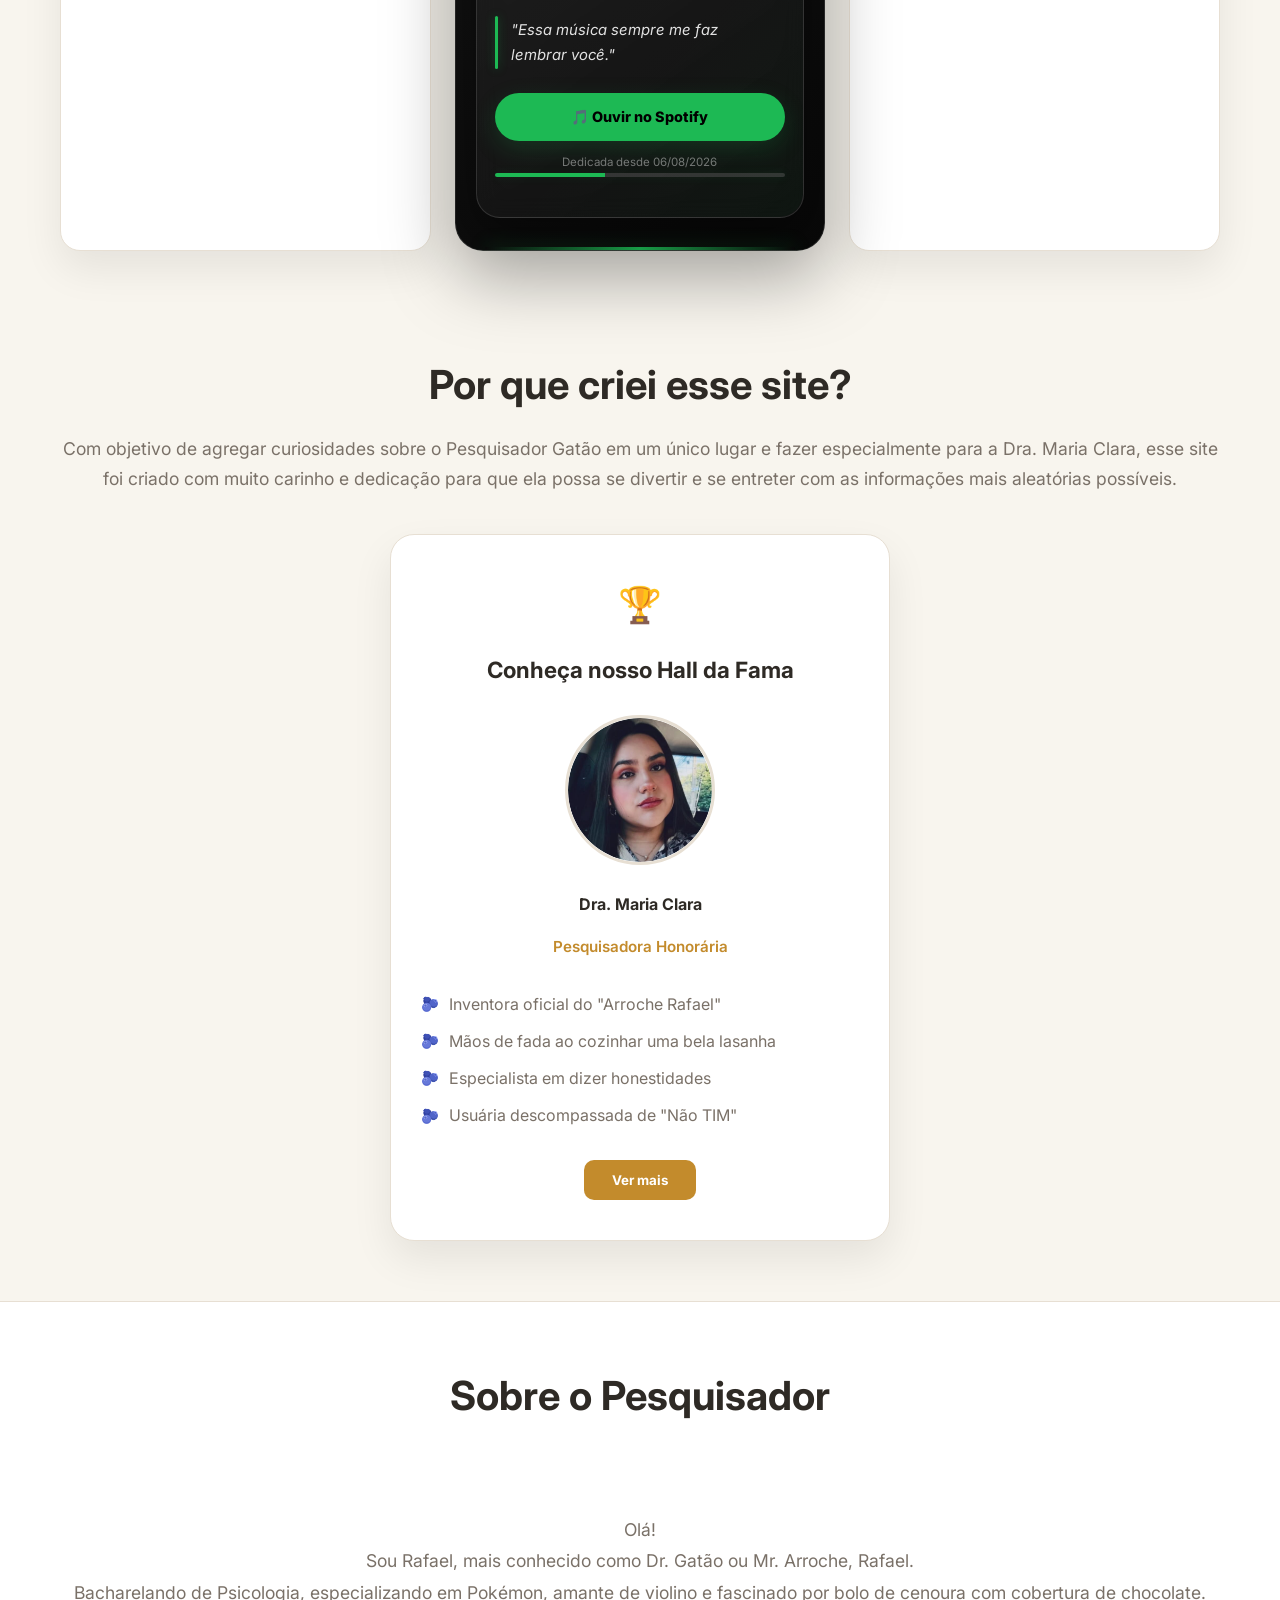
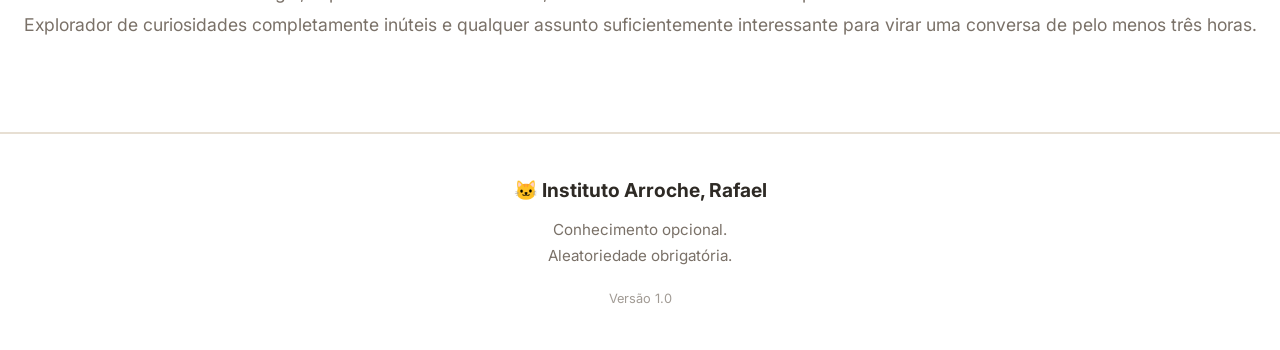
==== commit acf41d08: "atualizações e spotify" ====
--- a/index.html
+++ b/index.html
@@ -21,8 +21,10 @@
     <link
         rel="stylesheet"
         href="css/style.css"
-    >
-
+
+        
+    >
+    <link rel="stylesheet" href="páginas/musica/style.css">
     <!-- ==========================================
          FONTES
     =========================================== -->
@@ -237,18 +239,16 @@
             <section class="spotify-section">
 
                 <h2>
-
-                    🎵 Meu Top 5 Mensal (Spotify)
-
+                    🎵 Para Você
                 </h2>
 
                 <p class="spotify-subtitle">
-
-                    As mais ouvidas nos laboratórios do Instituto
-
+                    Uma música que, por algum motivo, me faz lembrar você.
                 </p>
 
-                <div class="spotify-list">
+                <div id="musica-dedicada">
+
+                    <!-- Gerado automaticamente -->
 
                 </div>
 
@@ -443,12 +443,16 @@
 
     <script src="páginas/frases/dados.js"></script>
 
+    <script src="páginas/musica/dados.js"></script>
+
     <!-- Cards automáticos da Home -->
 
     <script src="js/home/cardcuriosidades.js"></script>
 
     <script src="js/home/cardfrases.js"></script>
 
+    <script src="js/home/musica.js"></script>
+
     <!-- Script principal -->
 
     <script src="js/script.js"></script>
--- a/páginas/musica/style.css
+++ b/páginas/musica/style.css
@@ -0,0 +1,681 @@
+/* ======================================================
+   SPOTIFY — CARD PROTAGONISTA
+   Instituto Arroche, Rafael
+====================================================== */
+
+
+/* ======================================================
+   CONTAINER DA SEÇÃO
+====================================================== */
+
+.spotify-section {
+
+    position: relative;
+
+    width: 100%;
+    min-width: 0;
+
+    box-sizing: border-box;
+
+    padding: 28px 20px 32px;
+
+    border-radius: 28px;
+
+    overflow: hidden;
+
+    text-align: center;
+
+    background:
+        radial-gradient(
+            circle at 50% 18%,
+            rgba(29,185,84,.18),
+            transparent 38%
+        ),
+        linear-gradient(
+            145deg,
+            #191919 0%,
+            #101010 55%,
+            #080808 100%
+        );
+
+    border: 1px solid rgba(255,255,255,.10);
+
+    box-shadow:
+        0 25px 70px rgba(0,0,0,.35),
+        inset 0 1px 0 rgba(255,255,255,.05);
+
+}
+
+
+/* brilho superior */
+
+.spotify-section::before {
+
+    content: "";
+
+    position: absolute;
+
+    width: 280px;
+    height: 280px;
+
+    top: -170px;
+    left: 50%;
+
+    transform: translateX(-50%);
+
+    background:
+        radial-gradient(
+            circle,
+            rgba(29,185,84,.35),
+            rgba(29,185,84,.12) 35%,
+            transparent 72%
+        );
+
+    filter: blur(18px);
+
+    pointer-events: none;
+
+}
+
+
+/* linha verde decorativa */
+
+.spotify-section::after {
+
+    content: "";
+
+    position: absolute;
+
+    left: 8%;
+    right: 8%;
+    bottom: 0;
+
+    height: 3px;
+
+    background:
+        linear-gradient(
+            90deg,
+            transparent,
+            #1DB954,
+            transparent
+        );
+
+    box-shadow:
+        0 0 18px rgba(29,185,84,.45);
+
+}
+
+
+/* ======================================================
+TÍTULO
+====================================================== */
+
+.spotify-section h2 {
+
+    position: relative;
+
+    z-index: 2;
+
+    margin: 0 0 8px;
+
+    color: #fff;
+
+    font-size: clamp(1.65rem, 2vw, 2rem);
+
+    font-weight: 800;
+
+    letter-spacing: -.02em;
+
+}
+
+
+/* ======================================================
+SUBTÍTULO
+====================================================== */
+
+.spotify-subtitle {
+
+    position: relative;
+
+    z-index: 2;
+
+    width: 100%;
+
+    max-width: 430px;
+
+    margin: 0 auto 26px;
+
+    color: rgba(255,255,255,.68);
+
+    font-size: .95rem;
+
+    line-height: 1.65;
+
+}
+
+
+/* ======================================================
+ÁREA DA MÚSICA
+====================================================== */
+
+#musica-dedicada {
+
+    position: relative;
+
+    z-index: 2;
+
+    width: 100%;
+    min-width: 0;
+
+    display: flex;
+
+    justify-content: center;
+
+}
+
+
+/* ======================================================
+CARD DA MÚSICA
+====================================================== */
+
+.spotify-card {
+
+    position: relative;
+
+    width: 100%;
+
+    max-width: 380px;
+
+    min-width: 0;
+
+    box-sizing: border-box;
+
+    padding: 18px 18px 22px;
+
+    display: flex;
+
+    flex-direction: column;
+
+    align-items: center;
+
+    overflow: hidden;
+
+    border-radius: 24px;
+
+    background:
+
+        linear-gradient(
+            145deg,
+            rgba(255,255,255,.075),
+            rgba(255,255,255,.025)
+        );
+
+    border: 1px solid rgba(255,255,255,.13);
+
+    box-shadow:
+        0 20px 50px rgba(0,0,0,.45),
+        inset 0 1px 0 rgba(255,255,255,.07);
+
+    backdrop-filter: blur(12px);
+
+    transition:
+        transform .35s ease,
+        border-color .35s ease,
+        box-shadow .35s ease;
+
+}
+
+
+/* ======================================================
+   HALO VERDE DO CARD
+====================================================== */
+
+.spotify-card::before {
+
+    content: "";
+
+    position: absolute;
+
+    width: 220px;
+    height: 220px;
+
+    top: -130px;
+    left: 50%;
+
+    transform: translateX(-50%);
+
+    background:
+
+        radial-gradient(
+            circle,
+            rgba(29,185,84,.25),
+            transparent 70%
+        );
+
+    filter: blur(12px);
+
+    pointer-events: none;
+
+}
+
+
+/* ======================================================
+   BORDA DE LUZ
+====================================================== */
+
+.spotify-card::after {
+
+    content: "";
+
+    position: absolute;
+
+    inset: 0;
+
+    border-radius: inherit;
+
+    background:
+        linear-gradient(
+            135deg,
+            rgba(29,185,84,.30),
+            transparent 30%,
+            transparent 70%,
+            rgba(29,185,84,.08)
+        );
+
+    opacity: .6;
+
+    pointer-events: none;
+
+}
+
+
+/* ======================================================
+   HOVER
+====================================================== */
+
+.spotify-card:hover {
+
+    transform: translateY(-6px);
+
+    border-color:
+        rgba(29,185,84,.35);
+
+    box-shadow:
+        0 30px 65px rgba(0,0,0,.55),
+        0 0 35px rgba(29,185,84,.08);
+
+}
+
+
+/* ======================================================
+   CAPA
+====================================================== */
+
+.spotify-capa {
+
+    position: relative;
+
+    z-index: 2;
+
+    width: 100%;
+
+    max-width: 290px;
+
+    aspect-ratio: 1 / 1;
+
+    height: auto;
+
+    object-fit: cover;
+
+    display: block;
+
+    border-radius: 18px;
+
+    box-shadow:
+        0 20px 40px rgba(0,0,0,.55);
+
+    transition:
+        transform .4s ease,
+        box-shadow .4s ease;
+
+}
+
+
+.spotify-card:hover .spotify-capa {
+
+    transform: scale(1.025);
+
+    box-shadow:
+        0 25px 50px rgba(0,0,0,.65),
+        0 0 20px rgba(29,185,84,.10);
+
+}
+
+
+/* ======================================================
+   INFORMAÇÕES
+====================================================== */
+
+.spotify-info {
+
+    position: relative;
+
+    z-index: 2;
+
+    width: 100%;
+
+    min-width: 0;
+
+    box-sizing: border-box;
+
+    display: flex;
+
+    flex-direction: column;
+
+    align-items: center;
+
+}
+
+
+/* ======================================================
+   LABEL
+====================================================== */
+
+.spotify-label {
+
+    margin-top: 24px;
+
+    margin-bottom: 9px;
+
+    color: #1DB954;
+
+    font-size: .72rem;
+
+    font-weight: 800;
+
+    letter-spacing: .12em;
+
+    text-transform: uppercase;
+
+}
+
+
+/* ======================================================
+   TÍTULO
+====================================================== */
+
+.spotify-card h3 {
+
+    margin: 0;
+
+    color: #fff;
+
+    font-size: 2rem;
+
+    font-weight: 800;
+
+    line-height: 1.1;
+
+}
+
+
+/* ======================================================
+   ARTISTA
+====================================================== */
+
+.spotify-artista {
+
+    margin: 8px 0 22px;
+
+    color: rgba(255,255,255,.62);
+
+    font-size: 1rem;
+
+    font-weight: 500;
+
+}
+
+
+/* ======================================================
+   MENSAGEM
+====================================================== */
+
+.spotify-mensagem {
+
+    position: relative;
+
+    width: 100%;
+
+    box-sizing: border-box;
+
+    margin: 0 0 24px;
+
+    padding: 2px 12px 2px 16px;
+
+    color: rgba(255,255,255,.88);
+
+    font-size: .93rem;
+
+    line-height: 1.65;
+
+    font-style: italic;
+
+    text-align: left;
+
+}
+
+
+/* linha verde */
+
+.spotify-mensagem::before {
+
+    content: "";
+
+    position: absolute;
+
+    left: 0;
+    top: 0;
+
+    width: 3px;
+
+    height: 100%;
+
+    border-radius: 999px;
+
+    background: #1DB954;
+
+    box-shadow:
+        0 0 10px rgba(29,185,84,.35);
+
+}
+
+
+/* ======================================================
+BARRA DE PROGRESSO DECORATIVA
+====================================================== */
+
+.spotify-info::after {
+
+    content: "";
+
+    width: 100%;
+
+    height: 4px;
+
+    margin: 0 0 18px;
+
+    border-radius: 999px;
+
+    background:
+
+        linear-gradient(
+            90deg,
+            #1DB954 0%,
+            #1DB954 38%,
+            rgba(255,255,255,.14) 38%,
+            rgba(255,255,255,.14) 100%
+        );
+
+    box-shadow:
+        0 0 10px rgba(29,185,84,.12);
+
+}
+
+
+/* ======================================================
+BOTÃO
+====================================================== */
+
+.spotify-botao {
+
+    width: 100%;
+
+    min-height: 48px;
+
+    box-sizing: border-box;
+
+    display: flex;
+
+    align-items: center;
+    justify-content: center;
+
+    border-radius: 999px;
+
+    background: #1DB954;
+
+    color: #000;
+
+    text-decoration: none;
+
+    font-size: .9rem;
+
+    font-weight: 800;
+
+    box-shadow:
+        0 8px 25px rgba(29,185,84,.18);
+
+    transition:
+        transform .25s ease,
+        background .25s ease,
+        box-shadow .25s ease;
+
+}
+
+
+.spotify-botao:hover {
+
+    background: #1ed760;
+
+    transform: translateY(-2px);
+
+    box-shadow:
+        0 12px 30px rgba(29,185,84,.30);
+
+}
+
+
+.spotify-botao:active {
+
+    transform: scale(.98);
+
+}
+
+
+/* ======================================================
+DATA
+====================================================== */
+
+.spotify-info small {
+
+    margin-top: 12px;
+
+    color: rgba(255,255,255,.42);
+
+    font-size: .72rem;
+
+}
+
+
+/* ======================================================
+TABLET
+====================================================== */
+
+@media (max-width: 900px) {
+
+    .spotify-section {
+
+        padding: 26px 16px 30px;
+
+    }
+
+    .spotify-card {
+
+        max-width: 360px;
+
+    }
+
+}
+
+
+/* ======================================================
+CELULAR
+====================================================== */
+
+@media (max-width: 650px) {
+
+    .spotify-section {
+
+        padding: 24px 14px 28px;
+
+        border-radius: 24px;
+
+    }
+
+    .spotify-card {
+
+        max-width: 340px;
+
+        padding: 16px 16px 20px;
+
+    }
+
+    .spotify-capa {
+
+        max-width: 260px;
+
+    }
+
+    .spotify-card h3 {
+
+        font-size: 1.8rem;
+
+    }
+
+}
+
+
+/* ======================================================
+CELULAR PEQUENO
+====================================================== */
+
+@media (max-width: 400px) {
+
+    .spotify-section {
+
+        padding: 20px 12px 24px;
+
+    }
+
+    .spotify-card {
+
+        max-width: 310px;
+
+    }
+
+    .spotify-capa {
+
+        max-width: 230px;
+
+    }
+
+}
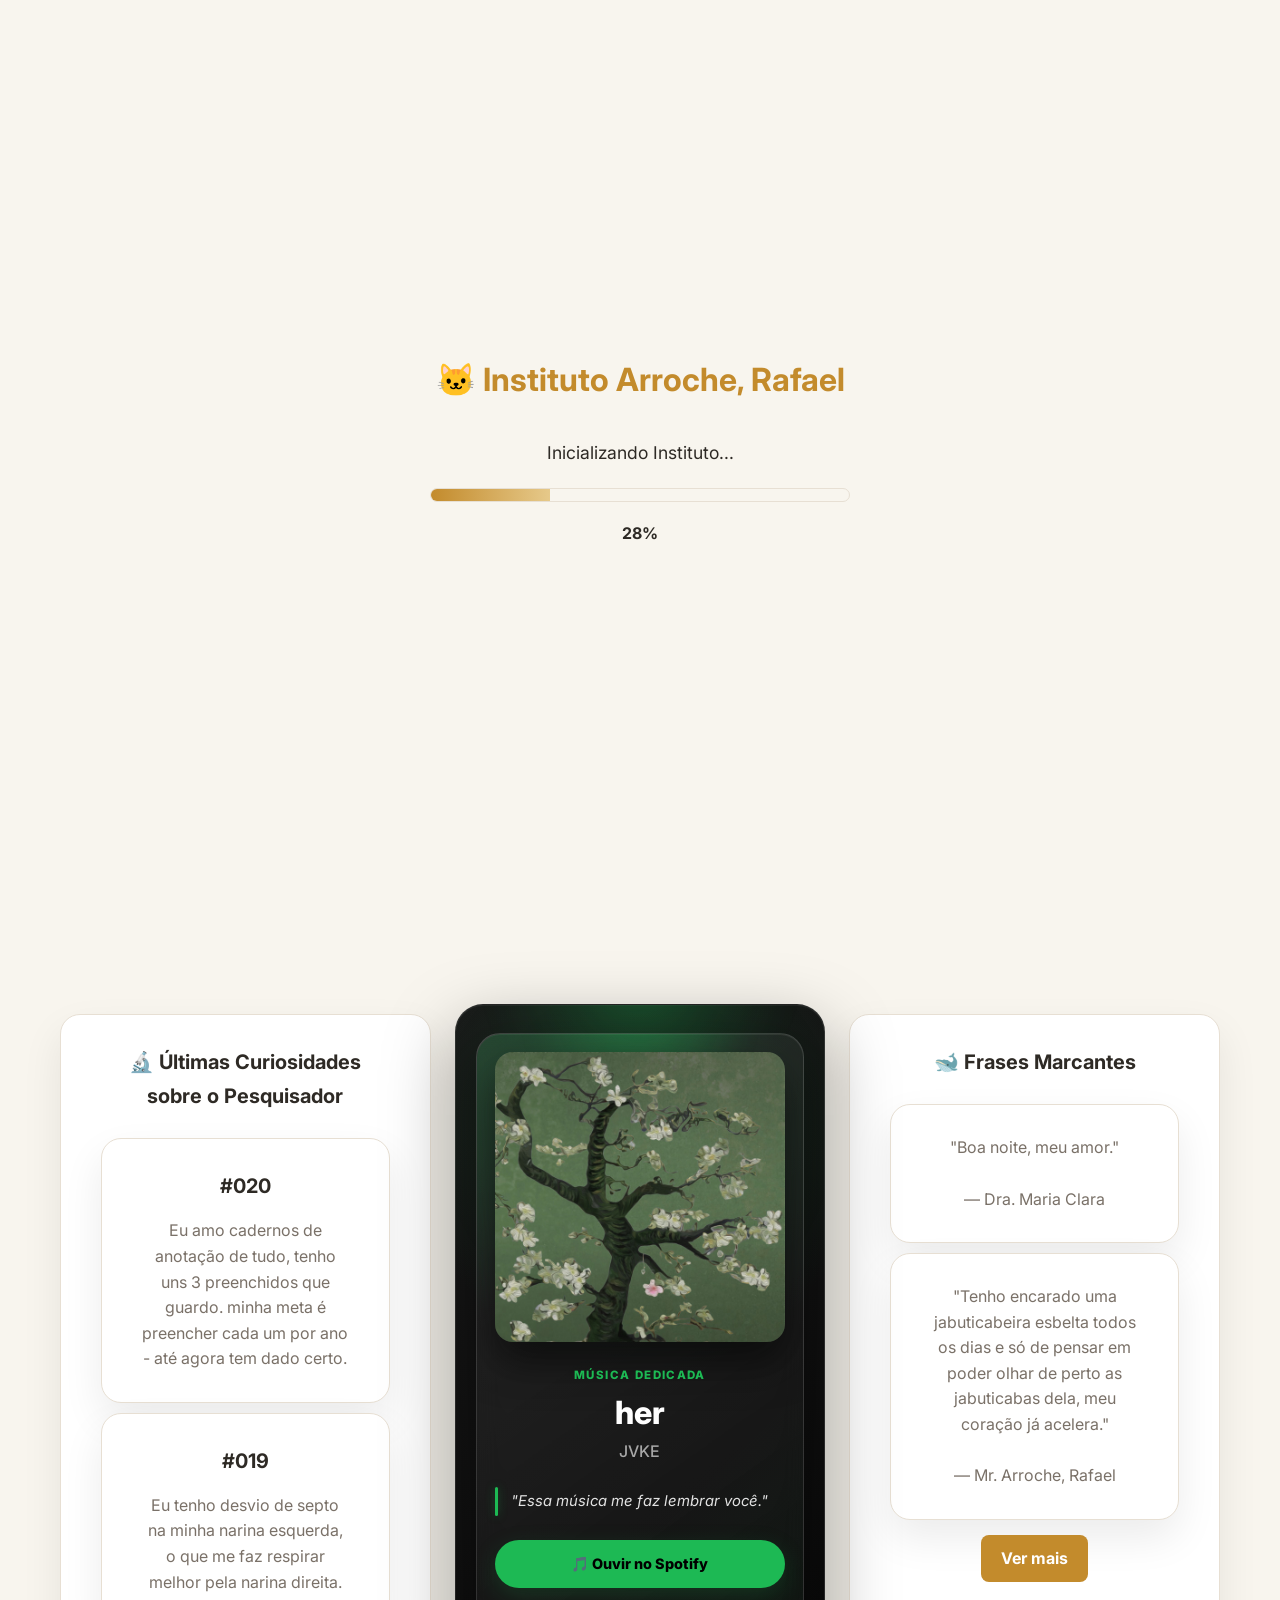
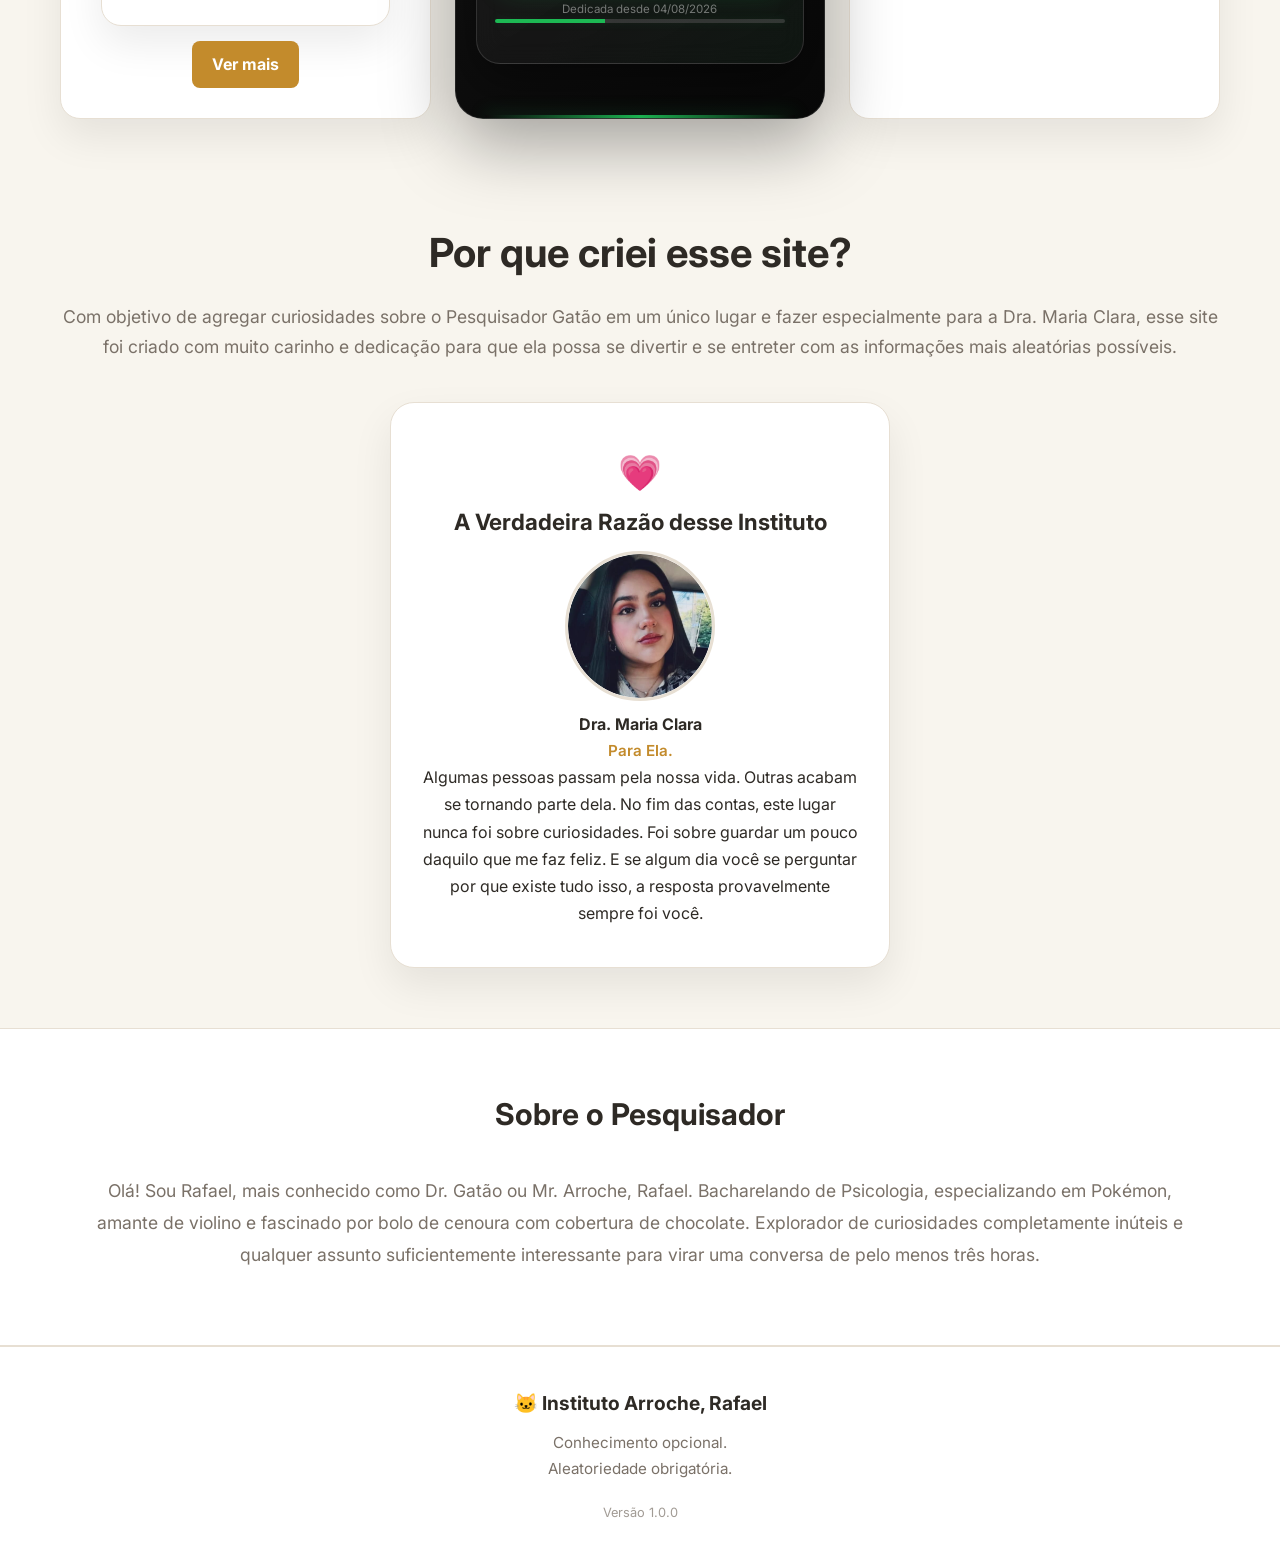
==== commit 9c597253: "versão oficial" ====
--- a/index.html
+++ b/index.html
@@ -17,6 +17,7 @@
     <!-- ==========================================
          CSS
     =========================================== -->
+    <link rel="icon" href="fav.ico" type="image/x-icon">
 
     <link
         rel="stylesheet"
@@ -238,14 +239,8 @@
 
             <section class="spotify-section">
 
-                <h2>
-                    🎵 Para Você
-                </h2>
-
-                <p class="spotify-subtitle">
-                    Uma música que, por algum motivo, me faz lembrar você.
-                </p>
-
+            
+            
                 <div id="musica-dedicada">
 
                     <!-- Gerado automaticamente -->
@@ -304,13 +299,13 @@
 
                 <span>
 
-                    🏆
+                    💗
 
                 </span>
 
                 <h3>
 
-                    Conheça nosso Hall da Fama
+                    A Verdadeira Razão desse Instituto
 
                 </h3>
 
@@ -328,44 +323,16 @@
 
                 <p>
 
-                    Pesquisadora Honorária
+                    Para Ela.
 
                 </p>
-
-                <ul>
-
-                    <li>
-
-                        Inventora oficial do "Arroche Rafael"
-
-                    </li>
-
-                    <li>
-
-                        Mãos de fada ao cozinhar uma bela lasanha
-
-                    </li>
-
-                    <li>
-
-                        Especialista em dizer honestidades
-
-                    </li>
-
-                    <li>
-
-                        Usuária descompassada de "Não TIM"
-
-                    </li>
-
-                </ul>
-
-                <button class="primary">
-
-                    Ver mais
-
-                </button>
-
+                    Algumas pessoas passam pela nossa vida.
+                    Outras acabam se tornando parte dela.
+                    No fim das contas, este lugar nunca foi sobre curiosidades. Foi sobre guardar um pouco daquilo que me faz feliz.
+                    E se algum dia você se perguntar por que existe tudo isso, a resposta provavelmente sempre foi você.
+                <p>
+
+                </p>
             </div>
 
         </section>
--- a/páginas/musica/style.css
+++ b/páginas/musica/style.css
@@ -120,7 +120,7 @@
 
     color: #fff;
 
-    font-size: clamp(1.65rem, 2vw, 2rem);
+    font-size: 20px;
 
     font-weight: 800;
 
